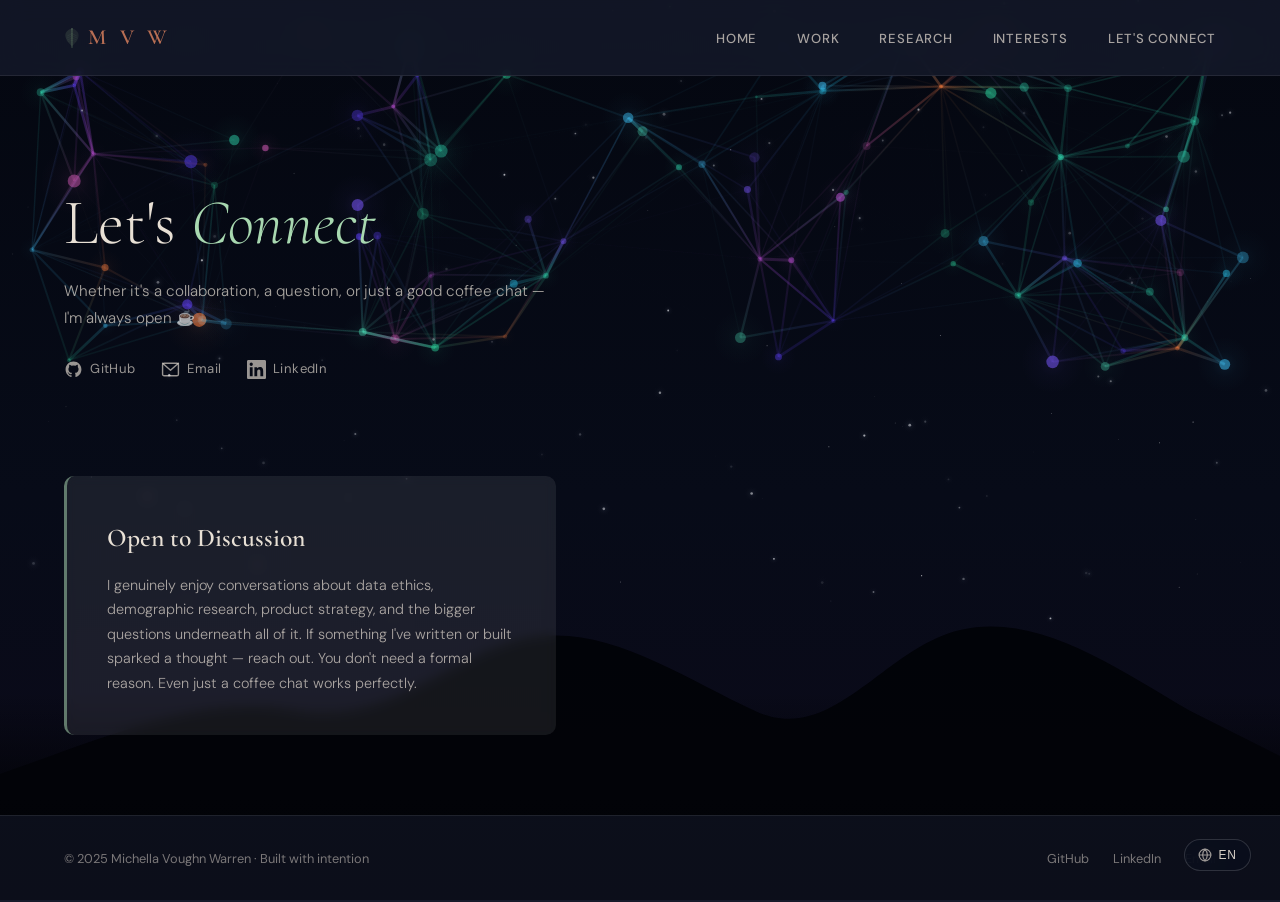
==== contact.html @ b6146370 "Add files via upload" ====
<!DOCTYPE html>
<html lang="en">
<head>
  <meta charset="UTF-8"/>
  <meta name="viewport" content="width=device-width, initial-scale=1.0"/>
  <title>Let's Connect — Michella Voughn Warren</title>
  <link href="https://fonts.googleapis.com/css2?family=Cormorant+Garamond:ital,wght@0,300;0,400;0,600;1,300;1,400&family=DM+Sans:wght@300;400;500&display=swap" rel="stylesheet"/>
  <link rel="stylesheet" href="style.css"/>
  <style>
    .contact-icon-links {
      display: flex; gap: 1.6rem; align-items: center;
      margin-top: 1.6rem; margin-bottom: 0;
    }
    .contact-icon-links a {
      display: flex; align-items: center; gap: 0.45rem;
      color: var(--ink-soft); font-size: 0.82rem; font-weight: 400;
      letter-spacing: 0.03em; text-decoration: none; transition: color 0.2s;
    }
    .contact-icon-links a:hover { color: var(--terracotta); }
    .contact-icon-links svg { width: 19px; height: 19px; flex-shrink: 0; }

    /* Full-page layout — content centred in left 60% of screen */
    body.page-connect {
      position: relative;
      overflow-x: hidden;
    }
    body.page-connect nav {
      position: relative; z-index: 10;
    }
    /* Override page-hero — fully transparent, no box */
    body.page-connect .page-hero {
      padding: 7rem 4rem 2rem !important;
      border-bottom: none !important;
      border-radius: 0 !important;
      background: transparent !important;
      box-shadow: none !important;
      max-width: 620px;
      margin: 0 !important;
      position: relative; z-index: 2;
    }
    body.page-connect .section-content {
      padding: 2rem 4rem 5rem !important;
      max-width: 620px !important;
      margin: 0 !important;
      position: relative; z-index: 2;
      background: transparent !important;
    }
    body.page-connect .contact-wrap {
      width: 100%;
      margin: 0;
      background: transparent !important;
    }
    body.page-connect footer {
      position: relative; z-index: 2;
    }

    /* Aurora canvas — full background */
    #aurora-canvas {
      position: fixed;
      left: 0; top: 0;
      width: 100%; height: 100%;
      pointer-events: none;
      z-index: 0;
    }
    /* Dark evening sky background for connect page */
    body.page-connect {
      background: #1A1E2E !important;
      color: #E8E0D5 !important;
    }
    body.page-connect nav {
      background: rgba(20,24,40,0.88) !important;
      border-bottom-color: rgba(255,255,255,0.08) !important;
    }
    body.page-connect nav ul li a { color: rgba(232,224,213,0.7); }
    body.page-connect nav ul li a:hover { color: #A8D8B0; }
    body.page-connect .nav-initials { color: rgba(232,224,213,0.9); }
    body.page-connect .page-hero h1 { color: #E8E0D5; }
    body.page-connect .page-hero h1 em { color: #A8D8B0 !important; }
    body.page-connect .page-hero p { color: rgba(232,224,213,0.72); }
    body.page-connect .contact-icon-links a { color: rgba(232,224,213,0.65); }
    body.page-connect .contact-icon-links a:hover { color: #A8D8B0; }
    body.page-connect .open-invite {
      background: rgba(255,255,255,0.08) !important;
      border-left: 3px solid rgba(168,216,176,0.50) !important;
      backdrop-filter: blur(6px);
      width: 100%;
      box-sizing: border-box;
    }
    body.page-connect .open-invite h3 { color: #E8E0D5; }
    body.page-connect .open-invite p { color: rgba(232,224,213,0.70); }
    body.page-connect footer {
      background: rgba(20,24,40,0.6);
      border-top-color: rgba(255,255,255,0.08);
      color: rgba(232,224,213,0.5);
    }
    body.page-connect footer a:hover { color: #A8D8B0; }
  </style>
</head>
<body class="page-connect">

  <nav>
    <div class="nav-name">
      <svg class="nav-feather" viewBox="0 0 22 28" fill="none" xmlns="http://www.w3.org/2000/svg" aria-hidden="true">
        <!-- Quill feather — translucent, elegant -->
        <path d="M11 26 C8 22, 3 18, 2 12 C1 7, 5 2, 11 1" fill="rgba(143,175,138,0.18)" stroke="none"/>
        <path d="M11 26 C14 22, 19 18, 20 12 C21 7, 17 2, 11 1" fill="rgba(143,175,138,0.13)" stroke="none"/>
        <line x1="11" y1="8"  x2="5"  y2="11" stroke="rgba(122,158,118,0.28)" stroke-width="0.6" stroke-linecap="round"/>
        <line x1="11" y1="11" x2="4"  y2="14" stroke="rgba(122,158,118,0.24)" stroke-width="0.6" stroke-linecap="round"/>
        <line x1="11" y1="14" x2="4"  y2="17" stroke="rgba(122,158,118,0.20)" stroke-width="0.6" stroke-linecap="round"/>
        <line x1="11" y1="17" x2="5"  y2="19" stroke="rgba(122,158,118,0.16)" stroke-width="0.6" stroke-linecap="round"/>
        <line x1="11" y1="8"  x2="17" y2="11" stroke="rgba(122,158,118,0.28)" stroke-width="0.6" stroke-linecap="round"/>
        <line x1="11" y1="11" x2="18" y2="14" stroke="rgba(122,158,118,0.24)" stroke-width="0.6" stroke-linecap="round"/>
        <line x1="11" y1="14" x2="18" y2="17" stroke="rgba(122,158,118,0.20)" stroke-width="0.6" stroke-linecap="round"/>
        <line x1="11" y1="17" x2="17" y2="19" stroke="rgba(122,158,118,0.16)" stroke-width="0.6" stroke-linecap="round"/>
        <path d="M11 27 C11 24, 11 18, 11 1" stroke="rgba(122,158,118,0.72)" stroke-width="1.1" stroke-linecap="round"/>
        <circle cx="11" cy="1.5" r="0.8" fill="rgba(143,175,138,0.55)"/>
      </svg>
      <span class="nav-initials">
        <span class="nav-m">M</span> <span class="nav-v">V</span> <span class="nav-w">W</span>
      </span>
    </div>
    <ul>
      <li><a href="index.html" data-i18n="nav_home">Home</a></li>
      <li><a href="work.html" data-i18n="nav_work">Work</a></li>
      <li><a href="research.html" data-i18n="nav_research">Research</a></li>
      <li><a href="interests.html" data-i18n="nav_interests">Interests</a></li>
      <li><a href="contact.html" data-i18n="nav_connect">Let's Connect</a></li>
    </ul>
  </nav>

  <div class="page-hero">
    <h1><span data-i18n="connect_h1a">Let's </span><em data-i18n="connect_h1b">Connect</em></h1>
    <p data-i18n="connect_p1">
      Whether it's a collaboration, a question, or just a good coffee chat — I'm always open ☕<br/><br/>
      <span data-i18n="connect_p2">I'm currently in between Amsterdam &amp; Barcelona, open to conversations about product roles, research collaborations, data projects, and anything at the crossover of tech and social science. Find me here.</span>, open to conversations about product roles, research collaborations, data projects, and anything at the crossover of tech and social science. Find me here.
    </p>
    <div class="contact-icon-links">
      <a href="https://github.com/Michella-stack" target="_blank">
        <svg viewBox="0 0 24 24" fill="currentColor"><path d="M12 2C6.477 2 2 6.477 2 12c0 4.418 2.865 8.166 6.839 9.489.5.092.682-.217.682-.482 0-.237-.009-.868-.013-1.703-2.782.604-3.369-1.34-3.369-1.34-.454-1.154-1.11-1.462-1.11-1.462-.908-.62.069-.608.069-.608 1.003.07 1.531 1.03 1.531 1.03.892 1.529 2.341 1.087 2.91.832.092-.647.35-1.088.636-1.338-2.22-.253-4.555-1.11-4.555-4.943 0-1.091.39-1.984 1.029-2.683-.103-.253-.446-1.27.098-2.647 0 0 .84-.269 2.75 1.025A9.578 9.578 0 0 1 12 6.836a9.59 9.59 0 0 1 2.504.337c1.909-1.294 2.747-1.025 2.747-1.025.546 1.377.203 2.394.1 2.647.64.699 1.028 1.592 1.028 2.683 0 3.842-2.339 4.687-4.566 4.935.359.309.678.919.678 1.852 0 1.336-.012 2.415-.012 2.743 0 .267.18.578.688.48C19.138 20.163 22 16.418 22 12c0-5.523-4.477-10-10-10z"/></svg>
        GitHub
      </a>
      <a href="mailto:warrenmichella@gmail.com">
        <svg viewBox="0 0 24 24" fill="none" stroke="currentColor" stroke-width="1.8" stroke-linecap="round" stroke-linejoin="round"><rect x="2" y="4" width="20" height="16" rx="2"/><polyline points="2,4 12,13 22,4"/></svg>
        Email
      </a>
      <a href="https://www.linkedin.com/in/michellavwarren/" target="_blank">
        <svg viewBox="0 0 24 24" fill="currentColor"><path d="M20.447 20.452h-3.554v-5.569c0-1.328-.027-3.037-1.852-3.037-1.853 0-2.136 1.445-2.136 2.939v5.667H9.351V9h3.414v1.561h.046c.477-.9 1.637-1.85 3.37-1.85 3.601 0 4.267 2.37 4.267 5.455v6.286zM5.337 7.433a2.062 2.062 0 0 1-2.063-2.065 2.064 2.064 0 1 1 2.063 2.065zm1.782 13.019H3.555V9h3.564v11.452zM22.225 0H1.771C.792 0 0 .774 0 1.729v20.542C0 23.227.792 24 1.771 24h20.451C23.2 24 24 23.227 24 22.271V1.729C24 .774 23.2 0 22.222 0h.003z"/></svg>
        LinkedIn
      </a>
    </div>
  </div>

  <div class="section-content">
    <div class="contact-wrap">
      <div class="open-invite">
        <h3 data-i18n="open_title">Open to Discussion</h3>
        <p data-i18n="open_text">I genuinely enjoy conversations about data ethics, demographic research, product strategy, and the bigger questions underneath all of it. If something I've written or built sparked a thought — reach out. You don't need a formal reason. Even just a coffee chat works perfectly.</p>
      </div>
    </div>
  </div>

  <footer>
    <p>© 2025 Michella Voughn Warren · Built with intention</p>
    <div class="footer-links">
      <a href="https://github.com/Michella-stack" target="_blank">GitHub</a>
      <a href="https://www.linkedin.com/in/michellavwarren/" target="_blank">LinkedIn</a>
      <a href="mailto:warrenmichella@gmail.com">Email</a>
    </div>
  </footer>

  <canvas id="aurora-canvas"></canvas>

  <script>
  (function() {
    const canvas = document.getElementById('aurora-canvas');
    const ctx = canvas.getContext('2d');
    let W, H;
    let mouse = { x: -1, y: -1 }, mouseGlow = 0;
    let lastMX = -1, lastMY = -1, mvx = 0, mvy = 0;

    function hexToRgb(h) {
      return [parseInt(h.slice(1,3),16), parseInt(h.slice(3,5),16), parseInt(h.slice(5,7),16)];
    }

    // Colour palette — aurora hues
    const COLS = ['#2ED8A0','#7050E8','#28C0E8','#C050D8','#50E8C0','#FF8040','#6040FF','#30D8B0','#E060C0','#40C8FF'];

    // Stars
    let stars = [];
    function initStars() {
      stars = [];
      for (let i = 0; i < 240; i++) {
        stars.push({
          x: Math.random()*W, y: Math.random()*H*0.70,
          r: 0.25 + Math.random()*1.2,
          a: 0.12 + Math.random()*0.60,
          ph: Math.random()*Math.PI*2,
          sp: 0.0015 + Math.random()*0.005,
        });
      }
    }

    // Aurora particles — spread across full width, upper sky only
    let dots = [];
    function makeDot() {
      const col = COLS[Math.floor(Math.random()*COLS.length)];
      const ox = W * (0.02 + Math.random()*0.96);
      const oy = H * (0.03 + Math.random()*0.38);
      return {
        x:ox, y:oy, ox, oy,
        vx:(Math.random()-0.5)*0.18,
        vy:(Math.random()-0.5)*0.06,
        r: 2.5 + Math.random()*4.5,
        col, rgb: hexToRgb(col),
        a: 0.20 + Math.random()*0.40,
        ph: Math.random()*Math.PI*2,
        mass: 0.5 + Math.random()*2.0,
        links:[],
      };
    }

    function resize() {
      W = canvas.width = window.innerWidth;
      H = canvas.height = window.innerHeight;
      initStars();
      dots = [];
      for (let i=0;i<90;i++) dots.push(makeDot());
      // Build links — connect nearby dots into swirling network
      const linkDist = W * 0.16;
      dots.forEach((d,i) => {
        d.links = [];
        dots.forEach((d2,j) => {
          if (i===j) return;
          if (Math.hypot(d.ox-d2.ox,d.oy-d2.oy) < linkDist && d.links.length < 5) d.links.push(j);
        });
      });
    }

    function drawSky() {
      const g = ctx.createLinearGradient(0,0,0,H);
      g.addColorStop(0,'#040710'); g.addColorStop(0.55,'#070B18'); g.addColorStop(1,'#0C0A1A');
      ctx.fillStyle=g; ctx.fillRect(0,0,W,H);
    }

    function drawStars() {
      stars.forEach(s => {
        s.ph += s.sp;
        const twk = 0.35 + Math.sin(s.ph)*0.65;
        const md = mouse.x>0 ? Math.hypot(s.x-mouse.x,s.y-mouse.y) : 9999;
        const mb = md<200 ? (1-md/200)*0.30*mouseGlow : 0;
        ctx.beginPath(); ctx.arc(s.x,s.y,s.r,0,Math.PI*2);
        ctx.fillStyle=`rgba(255,255,255,${Math.min(1,s.a*twk+mb)})`; ctx.fill();
        if (s.r>0.8) {
          const hg = ctx.createRadialGradient(s.x,s.y,0,s.x,s.y,s.r*6);
          hg.addColorStop(0,`rgba(200,220,255,${0.07*twk+mb*0.25})`); hg.addColorStop(1,'rgba(0,0,0,0)');
          ctx.fillStyle=hg; ctx.beginPath(); ctx.arc(s.x,s.y,s.r*6,0,Math.PI*2); ctx.fill();
        }
      });
    }

    function drawAurora() {
      // Mouse velocity
      if (mouse.x>0) {
        mvx = (mouse.x-lastMX)*0.22; mvy = (mouse.y-lastMY)*0.18;
        lastMX=mouse.x; lastMY=mouse.y;
      }
      const spd = Math.min(Math.hypot(mvx,mvy), 4);

      dots.forEach((d,i) => {
        d.ph += 0.0025;
        // Slow sinusoidal drift — aurora shimmer
        const drift = Math.sin(d.ph + i*0.38) * 0.10;

        // Soft gravity home
        d.vx += (d.ox-d.x)*0.00010/d.mass;
        d.vy += (d.oy-d.y)*0.00018/d.mass;

        // Mouse — gentle push + momentum
        if (mouse.x>0) {
          const mdx=d.x-mouse.x, mdy=d.y-mouse.y;
          const md=Math.hypot(mdx,mdy);
          if (md<180 && md>0) {
            const f=(180-md)/180;
            d.vx += (mdx/md)*f*0.30;
            d.vy += (mdy/md)*f*0.18;
            if (spd>1.2) { d.vx+=mvx*f*0.06; d.vy+=mvy*f*0.04; }
          }
        }

        d.vx*=0.974; d.vy*=0.974;
        d.x += d.vx + drift;
        d.y += d.vy;

        // Draw links — aurora streamers between connected dots
        d.links.forEach(j => {
          const d2=dots[j];
          const ld=Math.hypot(d.x-d2.x,d.y-d2.y);
          const maxD=W*0.16;
          if (ld>maxD) return;
          const t=1-ld/maxD;
          const la=t*0.22;
          const lw=0.8+t*2.5;
          const grad=ctx.createLinearGradient(d.x,d.y,d2.x,d2.y);
          grad.addColorStop(0,`rgba(${d.rgb[0]},${d.rgb[1]},${d.rgb[2]},${la})`);
          grad.addColorStop(1,`rgba(${d2.rgb[0]},${d2.rgb[1]},${d2.rgb[2]},${la})`);
          ctx.beginPath(); ctx.moveTo(d.x,d.y); ctx.lineTo(d2.x,d2.y);
          ctx.strokeStyle=grad; ctx.lineWidth=lw; ctx.stroke();
        });

        // Particle core
        const vel=Math.hypot(d.vx,d.vy);
        const exc=Math.min(1,vel/1.2);
        const twk=0.75+Math.sin(d.ph*1.6)*0.25+exc*0.35;
        const drawR=d.r*twk;

        ctx.beginPath(); ctx.arc(d.x,d.y,drawR,0,Math.PI*2);
        ctx.fillStyle=`rgba(${d.rgb[0]},${d.rgb[1]},${d.rgb[2]},${Math.min(0.88,d.a*twk)})`; ctx.fill();

        // Glow halo — aurora softness
        const hr=drawR*(5+exc*4+mouseGlow*3);
        const ha=(d.a*0.15+exc*0.10+mouseGlow*0.06)*twk;
        const hg=ctx.createRadialGradient(d.x,d.y,0,d.x,d.y,hr);
        hg.addColorStop(0,`rgba(${d.rgb[0]},${d.rgb[1]},${d.rgb[2]},${ha})`);
        hg.addColorStop(0.45,`rgba(${d.rgb[0]},${d.rgb[1]},${d.rgb[2]},${ha*0.3})`);
        hg.addColorStop(1,`rgba(${d.rgb[0]},${d.rgb[1]},${d.rgb[2]},0)`);
        ctx.fillStyle=hg; ctx.beginPath(); ctx.arc(d.x,d.y,hr,0,Math.PI*2); ctx.fill();
      });
    }

    function drawMountains() {
      ctx.save();
      ctx.fillStyle='rgba(2,3,8,0.95)';
      ctx.beginPath(); ctx.moveTo(0,H); ctx.lineTo(0,H*0.86);
      ctx.bezierCurveTo(W*0.08,H*0.82,W*0.16,H*0.77,W*0.23,H*0.79);
      ctx.bezierCurveTo(W*0.30,H*0.81,W*0.35,H*0.73,W*0.41,H*0.71);
      ctx.bezierCurveTo(W*0.47,H*0.69,W*0.53,H*0.75,W*0.59,H*0.79);
      ctx.bezierCurveTo(W*0.65,H*0.83,W*0.69,H*0.72,W*0.75,H*0.70);
      ctx.bezierCurveTo(W*0.81,H*0.68,W*0.87,H*0.74,W*0.93,H*0.79);
      ctx.lineTo(W,H*0.84); ctx.lineTo(W,H); ctx.closePath(); ctx.fill();
      const gf=ctx.createLinearGradient(0,H*0.77,0,H);
      gf.addColorStop(0,'rgba(2,3,8,0)'); gf.addColorStop(0.5,'rgba(2,3,8,0.90)'); gf.addColorStop(1,'rgba(1,2,6,0.98)');
      ctx.fillStyle=gf; ctx.fillRect(0,H*0.77,W,H*0.23); ctx.restore();
    }

    function animate() {
      mouseGlow*=0.992;
      ctx.clearRect(0,0,W,H);
      drawSky(); drawAurora(); drawStars(); drawMountains();
      requestAnimationFrame(animate);
    }

    window.addEventListener('resize', resize);
    window.addEventListener('mousemove', e => {
      mouse.x=e.clientX; mouse.y=e.clientY;
      mouseGlow=Math.min(1,mouseGlow+0.05);
    });
    window.addEventListener('mouseleave', ()=>{ mouse.x=-1; mouse.y=-1; });
    resize();
    requestAnimationFrame(animate);
  })();
  </script>

<script src="translations.js"></script>
</body>
</html>
---- style.css ----
/* ─── Variables — Pantone Mix: Floral Pathways base + Light & Shadow accents ── */
:root {
  /* Warm base from Floral Pathways */
  --cream:       #EDE8E0;   /* darker than before — Gardenia/Cloud Dancer warmed */
  --cream-lt:    #F5F1EB;
  --ink:         #2A2320;
  --ink-soft:    #5C524E;
  --border:      rgba(42,35,32,0.11);

  /* Mocha Mousse family */
  --mocha:       #9E7B5E;
  --mocha-lt:    #E8DDD4;
  --rose-tan:    #C4887A;   /* Rose Tan 16-1511 */
  --cobble:      #8E8882;   /* Cobblestone 16-1407 */

  /* Cool accents from Light & Shadow */
  --lavender:    #B8A8CC;   /* Quiet Violet 16-3610 */
  --lavender-lt: #EAE3F0;
  --sage:        #7A9E76;   /* Willow 16-0632 shifted */
  --sage-lt:     #D0E2CE;
  --terracotta:  #B86E54;   /* warmed terracotta */
  --terra-lt:    #EDD8CE;

  --font-display: 'Cormorant Garamond', serif;
  --font-body:    'DM Sans', sans-serif;
}

/* ─── Reset ──────────────────────────────────────────── */
*, *::before, *::after { box-sizing: border-box; margin: 0; padding: 0; }
html { scroll-behavior: smooth; }
body {
  font-family: var(--font-body);
  background: var(--cream);
  color: var(--ink);
  font-size: 16px;
  line-height: 1.7;
}
a { color: inherit; text-decoration: none; }

/* ─── Nav ────────────────────────────────────────────── */
nav {
  position: fixed; top: 0; left: 0; right: 0; z-index: 100;
  display: flex; justify-content: space-between; align-items: center;
  padding: 1.2rem 4rem;
  background: rgba(237,232,224,0.90);
  backdrop-filter: blur(12px);
  border-bottom: 1px solid var(--border);
}
.nav-name { display: flex; align-items: center; gap: 0.5rem; }
.nav-feather { width: 16px; height: 22px; flex-shrink: 0; opacity: 0.85; }
.nav-initials {
  font-family: var(--font-display);
  font-size: 1.35rem; font-weight: 600; letter-spacing: 0.2em;
}
.nav-m, .nav-v, .nav-w { color: var(--terracotta); }
nav ul { list-style: none; display: flex; gap: 2.5rem; }
nav ul li a {
  font-size: 0.82rem; font-weight: 500;
  letter-spacing: 0.06em; text-transform: uppercase;
  color: var(--ink-soft); transition: color 0.2s;
}
nav ul li a:hover { color: var(--lavender); }

/* ─── Hero ───────────────────────────────────────────── */
.hero {
  min-height: 100vh;
  display: flex;
  align-items: center;
  justify-content: space-between;
  padding: 7rem 5rem 4rem 4rem;
  position: relative;
  overflow: hidden;
  gap: 2rem;
}
.hero::before {
  content: '';
  position: absolute; top: -80px; right: 160px;
  width: 480px; height: 480px;
  background: radial-gradient(circle, rgba(184,168,204,0.22) 0%, transparent 70%);
  border-radius: 50%; z-index: 0;
}
.hero::after {
  content: '';
  position: absolute; bottom: 0; left: -60px;
  width: 360px; height: 360px;
  background: radial-gradient(circle, rgba(122,158,118,0.15) 0%, transparent 70%);
  border-radius: 50%; z-index: 0;
}
.hero-left {
  position: relative; z-index: 1;
  max-width: 560px;
  display: flex; flex-direction: column;
}
.hero-right {
  position: relative;
  align-self: flex-start;
  flex-shrink: 0;
  z-index: 1;
  margin-top: 5.5rem; /* aligns photo near "Research" tag level */
}

/* ─── Profile photo ──────────────────────────────────── */
.profile-frame {
  width: 240px; height: 240px;
  border-radius: 50%;
  padding: 3px;
  background: linear-gradient(135deg, var(--lavender) 0%, var(--sage) 100%);
  box-shadow: 0 6px 32px rgba(158,123,94,0.22), 0 2px 10px rgba(0,0,0,0.07);
  animation: fadeUp 0.9s 0.3s both;
}
.profile-photo {
  width: 100%; height: 100%;
  border-radius: 50%; object-fit: cover;
  border: 3px solid var(--cream); display: block;
}

/* ─── Hero text ──────────────────────────────────────── */
.hero-tag {
  font-size: 0.78rem; font-weight: 500;
  letter-spacing: 0.14em; text-transform: uppercase;
  color: var(--terracotta); margin-bottom: 0.6rem;
  opacity: 0; animation: fadeUp 0.7s 0.1s forwards;
}

/* ─── Name Block — heavy overlap ────────────────────── */
.hero-name-block {
  position: relative;
  margin-bottom: 1.6rem;
  opacity: 0; animation: fadeUp 0.8s 0.25s forwards;
  display: flex;
  flex-direction: column;
  align-items: flex-start;
  /* tight block — no gaps */
  line-height: 1;
}
.name-michella {
  font-family: var(--font-display);
  font-size: clamp(3.8rem, 7.5vw, 8rem);
  font-weight: 300;
  color: var(--ink);
  display: block;
  line-height: 0.88;
  letter-spacing: -0.02em;
  position: relative; z-index: 3;
}
/* Voughn — heavily overlapping, deep ghost */
.name-voughn {
  font-family: var(--font-display);
  font-size: clamp(3.8rem, 7.5vw, 8rem);
  font-weight: 300;
  font-style: italic;
  color: rgba(90, 80, 74, 0.10);
  display: block;
  line-height: 0.88;
  letter-spacing: -0.02em;
  margin-top: -0.38em;  /* heavy overlap up into Michella */
  margin-bottom: -0.38em; /* heavy overlap down into Warren */
  position: relative; z-index: 2;
  user-select: none; pointer-events: none;
}
.name-warren {
  font-family: var(--font-display);
  font-size: clamp(3.8rem, 7.5vw, 8rem);
  font-weight: 300;
  font-style: italic;
  color: var(--sage);
  display: block;
  line-height: 0.88;
  letter-spacing: -0.02em;
  position: relative; z-index: 3;
}

.hero-subtitle {
  max-width: 480px; font-size: 0.95rem;
  color: var(--ink-soft); font-weight: 300; line-height: 1.75;
  margin-bottom: 1.8rem;
  opacity: 0; animation: fadeUp 0.8s 0.4s forwards;
}

/* ─── Pills ──────────────────────────────────────────── */
.hero-pills {
  display: flex; flex-wrap: nowrap; gap: 0.5rem;
  margin-bottom: 2rem;
  opacity: 0; animation: fadeUp 0.8s 0.55s forwards;
  overflow: hidden;
}
.hero-pills span {
  padding: 0.3rem 0.8rem; border-radius: 999px;
  font-size: 0.72rem; font-weight: 400; letter-spacing: 0.02em;
  white-space: nowrap; border: 1px solid var(--border);
  background: rgba(255,255,255,0.5); color: var(--ink-soft); flex-shrink: 0;
}
.hero-pills span:nth-child(1) { border-color: var(--lavender); background: var(--lavender-lt); }
.hero-pills span:nth-child(2) { border-color: var(--sage);     background: var(--sage-lt); }
.hero-pills span:nth-child(3) { border-color: var(--terracotta); background: var(--terra-lt); }

.btn {
  display: inline-block; padding: 0.85rem 2rem;
  background: var(--ink); color: var(--cream);
  font-size: 0.85rem; font-weight: 500; letter-spacing: 0.05em;
  border-radius: 4px; transition: background 0.25s, transform 0.2s;
  opacity: 0; animation: fadeUp 0.8s 0.7s forwards;
}
.btn:hover { background: var(--mocha); color: var(--cream); transform: translateY(-2px); }

.scroll-hint {
  position: absolute; bottom: 2rem; left: 5rem;
  font-size: 0.72rem; letter-spacing: 0.15em; text-transform: uppercase;
  color: var(--ink-soft); opacity: 0.5; writing-mode: vertical-rl;
}
.scroll-hint::before {
  content: ''; display: block; width: 1px; height: 50px;
  background: var(--ink-soft); margin: 0 auto 8px;
  animation: scrollLine 2s infinite;
}

/* ─── Vine ───────────────────────────────────────────── */
.vine-container {
  position: fixed; right: 0; top: 0;
  width: 180px; height: 100vh;
  pointer-events: none; z-index: 0;
}
.vine-svg { width: 100%; height: 100%; animation: vinePulse 6s ease-in-out infinite; }
.vine-stem-1 { stroke-dasharray:1800; stroke-dashoffset:1800; animation:drawVine 4s ease-out 0.3s forwards; }
.vine-stem-2 { stroke-dasharray:1600; stroke-dashoffset:1600; animation:drawVine 4s ease-out 0.6s forwards; }
.vine-stem-3 { stroke-dasharray:1400; stroke-dashoffset:1400; animation:drawVine 4s ease-out 0.9s forwards; }
.vine-stem-4 { stroke-dasharray:1200; stroke-dashoffset:1200; animation:drawVine 3.5s ease-out 1.1s forwards; }
.vl1,.vl2,.vl3,.vl4,.vl5,.vl6 { opacity:0; transform:scale(0); transform-origin:center; }
.vl1 { animation:leafUnfurl 0.8s ease-out 2.5s forwards; }
.vl2 { animation:leafUnfurl 0.8s ease-out 3.0s forwards; }
.vl3 { animation:leafUnfurl 0.8s ease-out 3.5s forwards; }
.vl4 { animation:leafUnfurl 0.8s ease-out 4.0s forwards; }
.vl5 { animation:leafUnfurl 0.8s ease-out 4.5s forwards; }
.vl6 { animation:leafUnfurl 0.8s ease-out 5.0s forwards; }
.jasmine-bloom { opacity:0; transform-origin:center; transform:scale(0); }
body.page-connect .jasmine-bloom { animation:jasmineOpen 1.2s ease-out 1.5s forwards; }

@keyframes drawVine { to { stroke-dashoffset: 0; } }
@keyframes vinePulse { 0%,100%{transform:scaleX(1) scaleY(1);} 50%{transform:scaleX(1.015) scaleY(1.008);} }
@keyframes leafUnfurl { 0%{opacity:0;transform:scale(0.2) rotate(-20deg);} 60%{opacity:0.7;transform:scale(1.1) rotate(3deg);} 100%{opacity:0.55;transform:scale(1) rotate(0deg);} }
@keyframes jasmineOpen { 0%{opacity:0;transform:scale(0);} 50%{opacity:1;transform:scale(1.15);} 100%{opacity:1;transform:scale(1);} }

/* ─── About Strip ────────────────────────────────────── */
.about-strip {
  background: rgba(255,255,255,0.45);
  border-top: 1px solid var(--border);
  border-bottom: 1px solid var(--border);
  padding: 5rem 4rem;
}
.about-grid { display:grid; grid-template-columns:repeat(3,1fr); gap:3rem; max-width:1100px; margin:0 auto; }
.about-block { padding: 1.5rem 0; }
.about-num { font-family:var(--font-display); font-size:3rem; font-weight:300; color:var(--lavender); display:block; margin-bottom:0.8rem; line-height:1; }
.about-block h3 { font-family:var(--font-display); font-size:1.4rem; font-weight:600; margin-bottom:0.6rem; }
.about-block p { font-size:0.9rem; color:var(--ink-soft); font-weight:300; }

/* ─── Page Hero ──────────────────────────────────────── */
.page-hero { padding:9rem 4rem 4rem; border-bottom:1px solid var(--border); }
.page-hero .tag { font-size:0.75rem; font-weight:500; letter-spacing:0.14em; text-transform:uppercase; color:var(--terracotta); margin-bottom:1rem; display:block; }
.page-hero h1 { font-family:var(--font-display); font-size:clamp(2.5rem,5vw,5rem); font-weight:300; line-height:1.1; }
.page-hero h1 em { font-style:italic; color:var(--lavender); }
.page-hero p { max-width:560px; color:var(--ink-soft); margin-top:1.2rem; font-size:0.95rem; font-weight:300; line-height:1.8; }

/* ─── Section Content ────────────────────────────────── */
.section-content { padding:4rem 4rem 6rem; max-width:1100px; margin:0 auto; }

/* ─── Cards ──────────────────────────────────────────── */
.card-grid { display:grid; grid-template-columns:repeat(auto-fill,minmax(300px,1fr)); gap:1.5rem; margin-top:2.5rem; }
.card {
  background: rgba(255,255,255,0.55);
  border: 1px solid var(--border);
  border-radius: 10px; padding: 2rem;
  transition: transform 0.2s, box-shadow 0.2s;
  backdrop-filter: blur(4px);
}
.card:hover { transform:translateY(-4px); box-shadow:0 12px 32px rgba(158,123,94,0.12); }
.card-label { font-size:0.72rem; font-weight:500; letter-spacing:0.12em; text-transform:uppercase; color:var(--sage); margin-bottom:0.7rem; display:block; }
.card h3 { font-family:var(--font-display); font-size:1.3rem; font-weight:600; margin-bottom:0.6rem; }
.card p { font-size:0.88rem; color:var(--ink-soft); font-weight:300; line-height:1.7; }
.card-footer { margin-top:1.2rem; padding-top:1rem; border-top:1px solid var(--border); display:flex; gap:0.5rem; flex-wrap:wrap; align-items:center; }
.tag-chip { font-size:0.72rem; padding:0.25rem 0.7rem; border-radius:999px; background:var(--lavender-lt); color:var(--ink-soft); }
.tag-link { background:var(--terra-lt); color:var(--terracotta); border:1px solid var(--terracotta); transition:background 0.2s,color 0.2s; }
.tag-link:hover { background:var(--terracotta); color:white; }

/* ─── Skills ─────────────────────────────────────────── */
.skills-section { margin-top:3.5rem; }
.skills-section h2 { font-family:var(--font-display); font-size:2rem; font-weight:400; margin-bottom:1.5rem; }
.skill-category { margin-bottom:2.5rem; }
.skill-category h4 { font-size:0.78rem; font-weight:500; letter-spacing:0.1em; text-transform:uppercase; color:var(--terracotta); margin-bottom:0.8rem; }
.skill-pills-icons { display:flex; flex-wrap:wrap; gap:1.2rem; margin-bottom:0.8rem; }
.skill-icon-item { display:flex; flex-direction:column; align-items:center; gap:0.35rem; font-size:0.7rem; color:var(--ink-soft); }
.skill-icon-item img { width:36px; height:36px; filter:grayscale(0.15) opacity(0.88); transition:filter 0.2s,transform 0.2s; }
.skill-icon-item:hover img { filter:grayscale(0) opacity(1); transform:scale(1.1); }
.skill-icon-item svg { transition: transform 0.2s, opacity 0.2s; opacity: 0.88; }
.skill-icon-item:hover svg { transform:scale(1.1); opacity:1; }

/* ─── Skill tags — outline style, NOT button-like ───── */
.skill-pills { display:flex; flex-wrap:wrap; gap:0.5rem; }
.skill-pills span {
  padding: 0.3rem 0.85rem;
  font-size: 0.80rem;
  border-radius: 999px;
  border: 1px solid rgba(158,123,94,0.35);
  background: rgba(232,221,212,0.30);
  color: var(--ink-soft);
  font-weight: 300;
  letter-spacing: 0.01em;
  cursor: default;
  user-select: none;
}

/* ─── Interest list ──────────────────────────────────── */
.interest-list { margin-top:2rem; }
.interest-item { display:grid; grid-template-columns:60px 1fr; gap:1.5rem; align-items:start; padding:2rem 0; border-bottom:1px solid var(--border); }
.interest-num { font-family:var(--font-display); font-size:2.5rem; font-weight:300; color:var(--sage-lt); line-height:1; }
.interest-item h3 { font-family:var(--font-display); font-size:1.4rem; font-weight:600; margin-bottom:0.4rem; }
.interest-item p { font-size:0.9rem; color:var(--ink-soft); font-weight:300; }

/* ─── Contact ────────────────────────────────────────── */
.sage-em { color: var(--sage) !important; }
.contact-icon-links { display:flex; gap:1.6rem; align-items:center; margin-top:1.6rem; }
.contact-icon-links a { display:flex; align-items:center; gap:0.45rem; color:var(--ink-soft); font-size:0.82rem; font-weight:400; letter-spacing:0.03em; text-decoration:none; transition:color 0.2s; }
.contact-icon-links a:hover { color:var(--terracotta); }
.contact-icon-links svg { width:19px; height:19px; flex-shrink:0; }
.open-invite { margin-top:2rem; padding:2.5rem; background:rgba(208,226,206,0.45); border-radius:10px; border-left:3px solid var(--sage); backdrop-filter:blur(4px); }
.open-invite h3 { font-family:var(--font-display); font-size:1.6rem; font-weight:600; margin-bottom:0.8rem; }
.open-invite p { font-size:0.9rem; color:var(--ink-soft); font-weight:300; }

/* ─── Footer ─────────────────────────────────────────── */
footer { padding:2rem 4rem; border-top:1px solid var(--border); display:flex; justify-content:space-between; align-items:center; font-size:0.8rem; color:var(--ink-soft); }
.footer-links { display:flex; gap:1.5rem; }
.footer-links a:hover { color:var(--lavender); }

/* ─── Animations ─────────────────────────────────────── */
@keyframes fadeUp { from{opacity:0;transform:translateY(20px);} to{opacity:1;transform:translateY(0);} }
@keyframes scrollLine { 0%{transform:scaleY(0);transform-origin:top;} 50%{transform:scaleY(1);transform-origin:top;} 51%{transform:scaleY(1);transform-origin:bottom;} 100%{transform:scaleY(0);transform-origin:bottom;} }

/* ─── Responsive ─────────────────────────────────────── */
@media (max-width:960px) {
  .hero { flex-direction:column-reverse; align-items:flex-start; padding-top:7rem; }
  .hero-right { align-self:center; margin-top:0; }
  .vine-container { width:100px; opacity:0.4; }
}
@media (max-width:768px) {
  nav { padding:1rem 1.5rem; }
  nav ul { gap:1rem; }
  nav ul li a { font-size:0.7rem; }
  .hero { padding:7rem 1.5rem 3rem; }
  .hero-pills { overflow-x:auto; padding-bottom:4px; }
  .about-strip { padding:3rem 1.5rem; }
  .about-grid { grid-template-columns:1fr; gap:1.5rem; }
  .page-hero { padding:8rem 1.5rem 3rem; }
  .section-content { padding:2.5rem 1.5rem 4rem; }
  footer { flex-direction:column; gap:1rem; padding:1.5rem; }
  .vine-container { display:none; }
}

/* ─── Page-specific em colours ───────────────────────── */
body.page-connect .page-hero h1 em { color: var(--sage); }
body.page-interests .page-hero h1 em { color: var(--terracotta); }

/* ─── Research page — horizontal scroll ──────────────── */
body.page-research .section-content { max-width:100%; padding-left:4rem; padding-right:0; }
body.page-research .card-grid { display:flex; flex-direction:row; flex-wrap:nowrap; gap:1.8rem; overflow-x:auto; scroll-snap-type:x mandatory; -webkit-overflow-scrolling:touch; padding-bottom:1.5rem; padding-right:4rem; cursor:grab; }
body.page-research .card-grid:active { cursor:grabbing; }
body.page-research .card-grid .card { flex:0 0 460px; min-width:460px; scroll-snap-align:start; align-self:flex-start; }
body.page-research .card-grid::-webkit-scrollbar { height:4px; }
body.page-research .card-grid::-webkit-scrollbar-track { background:transparent; }
body.page-research .card-grid::-webkit-scrollbar-thumb { background:var(--lavender); border-radius:999px; }
@media (max-width:768px) {
  body.page-research .section-content { padding-left:1.5rem; }
  body.page-research .card-grid .card { flex:0 0 85vw; min-width:85vw; }
}

/* ─── Work page — cards contrast on blue-fusion bg ──── */
body.page-work .card {
  background: rgba(255,255,255,0.72);
  border-color: rgba(80,100,160,0.18);
  box-shadow: 0 2px 16px rgba(60,80,140,0.08);
}
body.page-work .section-content {
  background: transparent;
}
body.page-work .page-hero {
  border-bottom-color: rgba(80,100,160,0.15);
}

/* ─── Research page — cards contrast on cream bg ─────── */
body.page-research .card {
  background: rgba(255,255,255,0.78);
  border-color: rgba(184,168,204,0.28);
  box-shadow: 0 2px 16px rgba(150,130,180,0.08);
}

/* ─── Interests page — items contrast on mocha bg ────── */
body.page-interests .interest-item {
  background: rgba(255,255,255,0.22);
  border-radius: 8px;
  padding: 1.6rem 2rem;
  border-bottom: none;
  margin-bottom: 0.8rem;
  width: 100%;
  max-width: 860px;
  box-sizing: border-box;
  margin-left: 0;
  margin-right: auto;
}
body.page-interests .section-content {
  padding-left: 4rem !important;
  padding-right: 4rem !important;
  max-width: 100% !important;
  margin-left: 0 !important;
  margin-right: 0 !important;
}
body.page-interests .interest-num {
  color: rgba(184,100,70,0.55) !important;
  font-size: 2rem;
}
body.page-interests .interest-item h3 {
  color: #2A1E18;
}
body.page-interests .interest-item p {
  color: rgba(42,30,24,0.72);
}

/* ─── Page hero box contrast — work, research, connect ── */
body.page-work .page-hero {
  background: rgba(255,255,255,0.45);
  border-radius: 0 0 12px 12px;
  border-bottom: none !important;
  margin-bottom: 1rem;
}
body.page-research .page-hero {
  background: rgba(255,255,255,0.50);
  border-radius: 0 0 12px 12px;
  border-bottom: none !important;
  margin-bottom: 1rem;
}
/* Connect page hero — transparent, handled inline */
body.page-connect .section-content {
  padding: 1.5rem 3rem 5rem !important;
  max-width: 700px !important;
  margin: 0 0 0 4rem !important;
}
body.page-connect .open-invite {
  background: rgba(255,255,255,0.10) !important;
  border-left: 3px solid rgba(168,216,176,0.45) !important;
  backdrop-filter: blur(8px);
  max-width: 580px;
}

/* ─── Language Switcher ──────────────────────────────── */
#lang-switcher {
  position: fixed;
  bottom: 1.8rem;
  right: 1.8rem;
  z-index: 9999;
  font-family: var(--font-body);
}
#lang-toggle {
  display: flex; align-items: center; gap: 0.4rem;
  padding: 0.5rem 0.85rem;
  background: rgba(42,35,32,0.88);
  color: rgba(250,248,244,0.92);
  border: 1px solid rgba(250,248,244,0.15);
  border-radius: 999px;
  font-size: 0.75rem; font-weight: 500; letter-spacing: 0.06em;
  cursor: pointer; backdrop-filter: blur(10px);
  transition: background 0.2s, transform 0.15s;
}
#lang-toggle:hover { background: rgba(42,35,32,1); transform: translateY(-1px); }
#lang-toggle svg { opacity: 0.7; }
body.page-connect #lang-toggle {
  background: rgba(10,14,28,0.88);
  border-color: rgba(255,255,255,0.15);
  color: rgba(232,224,213,0.92);
}
#lang-dropdown {
  display: none;
  position: absolute;
  bottom: calc(100% + 0.5rem);
  right: 0;
  background: rgba(42,35,32,0.96);
  border: 1px solid rgba(250,248,244,0.12);
  border-radius: 10px;
  overflow: hidden;
  backdrop-filter: blur(12px);
  min-width: 120px;
  box-shadow: 0 8px 24px rgba(0,0,0,0.25);
}
#lang-switcher.open #lang-dropdown { display: block; }
.lang-option {
  display: block; width: 100%;
  padding: 0.6rem 1rem;
  text-align: left;
  font-size: 0.82rem; font-weight: 400;
  color: rgba(250,248,244,0.75);
  background: transparent; border: none;
  cursor: pointer; transition: background 0.15s, color 0.15s;
}
.lang-option:hover { background: rgba(255,255,255,0.08); color: rgba(250,248,244,1); }
.lang-option.active { color: var(--sage); font-weight: 500; }
body.rtl .lang-option { text-align: right; }
/* RTL global adjustments */
body.rtl { font-family: 'Segoe UI', Tahoma, 'Arabic UI Text', var(--font-body); }
body.rtl .hero { flex-direction: row-reverse; }
body.rtl .nav-name { flex-direction: row-reverse; }
body.rtl .scroll-hint { left: auto; right: 5rem; }
body.rtl .page-hero, body.rtl .section-content { text-align: right; }
body.rtl #lang-dropdown { right: auto; left: 0; }
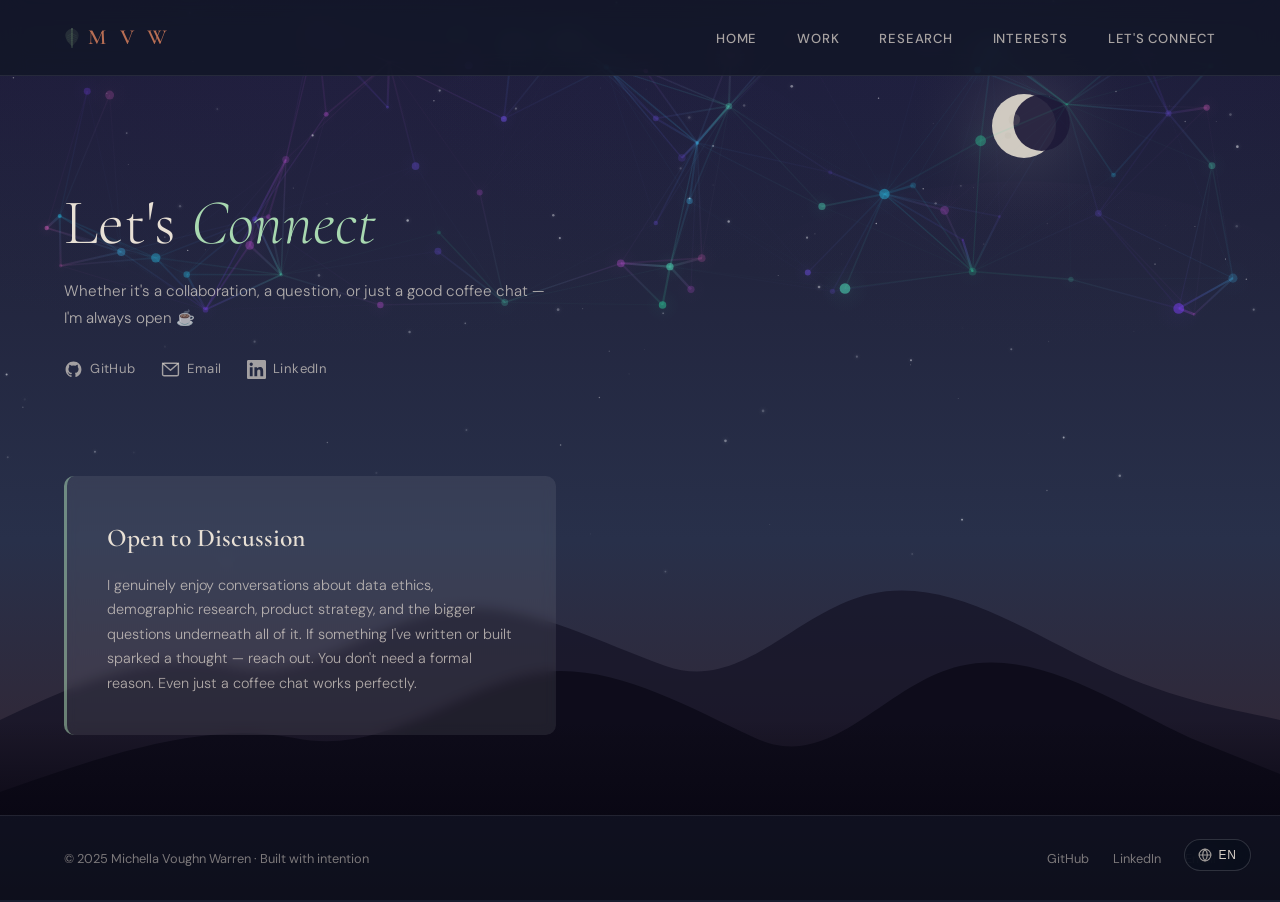
==== commit 06640023: "Add files via upload" ====
--- a/contact.html
+++ b/contact.html
@@ -64,11 +64,11 @@
     }
     /* Dark evening sky background for connect page */
     body.page-connect {
-      background: #1A1E2E !important;
+      background: #1E2438 !important;
       color: #E8E0D5 !important;
     }
     body.page-connect nav {
-      background: rgba(20,24,40,0.88) !important;
+      background: rgba(18,22,38,0.82) !important;
       border-bottom-color: rgba(255,255,255,0.08) !important;
     }
     body.page-connect nav ul li a { color: rgba(232,224,213,0.7); }
@@ -175,186 +175,219 @@
     const canvas = document.getElementById('aurora-canvas');
     const ctx = canvas.getContext('2d');
     let W, H;
-    let mouse = { x: -1, y: -1 }, mouseGlow = 0;
-    let lastMX = -1, lastMY = -1, mvx = 0, mvy = 0;
-
-    function hexToRgb(h) {
-      return [parseInt(h.slice(1,3),16), parseInt(h.slice(3,5),16), parseInt(h.slice(5,7),16)];
-    }
-
-    // Colour palette — aurora hues
-    const COLS = ['#2ED8A0','#7050E8','#28C0E8','#C050D8','#50E8C0','#FF8040','#6040FF','#30D8B0','#E060C0','#40C8FF'];
-
-    // Stars
-    let stars = [];
-    function initStars() {
-      stars = [];
-      for (let i = 0; i < 240; i++) {
+    let mouse = { x:-1, y:-1 }, mouseGlow = 0;
+    let lastMX=-1, lastMY=-1, mvx=0, mvy=0;
+
+    function hexToRgb(h){return[parseInt(h.slice(1,3),16),parseInt(h.slice(3,5),16),parseInt(h.slice(5,7),16)];}
+
+    const COLS=['#2ED8A0','#7050E8','#28C0E8','#C050D8','#50E8C0','#8040FF','#40C8FF','#E060C0'];
+
+    let stars=[], dots=[];
+
+    function initStars(){
+      stars=[];
+      for(let i=0;i<200;i++){
         stars.push({
-          x: Math.random()*W, y: Math.random()*H*0.70,
-          r: 0.25 + Math.random()*1.2,
-          a: 0.12 + Math.random()*0.60,
-          ph: Math.random()*Math.PI*2,
-          sp: 0.0015 + Math.random()*0.005,
+          x:Math.random()*W, y:Math.random()*H*0.65,
+          r:0.3+Math.random()*1.1,
+          a:0.15+Math.random()*0.55,
+          ph:Math.random()*Math.PI*2,
+          sp:0.002+Math.random()*0.006,
         });
       }
     }
 
-    // Aurora particles — spread across full width, upper sky only
-    let dots = [];
-    function makeDot() {
-      const col = COLS[Math.floor(Math.random()*COLS.length)];
-      const ox = W * (0.02 + Math.random()*0.96);
-      const oy = H * (0.03 + Math.random()*0.38);
-      return {
-        x:ox, y:oy, ox, oy,
-        vx:(Math.random()-0.5)*0.18,
-        vy:(Math.random()-0.5)*0.06,
-        r: 2.5 + Math.random()*4.5,
-        col, rgb: hexToRgb(col),
-        a: 0.20 + Math.random()*0.40,
-        ph: Math.random()*Math.PI*2,
-        mass: 0.5 + Math.random()*2.0,
-        links:[],
-      };
-    }
-
-    function resize() {
-      W = canvas.width = window.innerWidth;
-      H = canvas.height = window.innerHeight;
+    function makeDot(){
+      const col=COLS[Math.floor(Math.random()*COLS.length)];
+      const ox=W*(0.02+Math.random()*0.96);
+      const oy=H*(0.03+Math.random()*0.32);
+      return{x:ox,y:oy,ox,oy,vx:(Math.random()-0.5)*0.14,vy:(Math.random()-0.5)*0.05,
+        r:2+Math.random()*3.5,col,rgb:hexToRgb(col),
+        a:0.18+Math.random()*0.35,ph:Math.random()*Math.PI*2,mass:0.5+Math.random()*2,links:[]};
+    }
+
+    function resize(){
+      W=canvas.width=window.innerWidth;
+      H=canvas.height=window.innerHeight;
       initStars();
-      dots = [];
-      for (let i=0;i<90;i++) dots.push(makeDot());
-      // Build links — connect nearby dots into swirling network
-      const linkDist = W * 0.16;
-      dots.forEach((d,i) => {
-        d.links = [];
-        dots.forEach((d2,j) => {
-          if (i===j) return;
-          if (Math.hypot(d.ox-d2.ox,d.oy-d2.oy) < linkDist && d.links.length < 5) d.links.push(j);
+      dots=[];
+      for(let i=0;i<75;i++) dots.push(makeDot());
+      const linkDist=W*0.15;
+      dots.forEach((d,i)=>{
+        d.links=[];
+        dots.forEach((d2,j)=>{
+          if(i===j)return;
+          if(Math.hypot(d.ox-d2.ox,d.oy-d2.oy)<linkDist&&d.links.length<4)d.links.push(j);
         });
       });
     }
 
-    function drawSky() {
-      const g = ctx.createLinearGradient(0,0,0,H);
-      g.addColorStop(0,'#040710'); g.addColorStop(0.55,'#070B18'); g.addColorStop(1,'#0C0A1A');
-      ctx.fillStyle=g; ctx.fillRect(0,0,W,H);
-    }
-
-    function drawStars() {
-      stars.forEach(s => {
-        s.ph += s.sp;
-        const twk = 0.35 + Math.sin(s.ph)*0.65;
-        const md = mouse.x>0 ? Math.hypot(s.x-mouse.x,s.y-mouse.y) : 9999;
-        const mb = md<200 ? (1-md/200)*0.30*mouseGlow : 0;
+    function drawSky(){
+      // Lighter dusk — deep indigo-violet fading to dark blue, not near-black
+      const sky=ctx.createLinearGradient(0,0,0,H);
+      sky.addColorStop(0,  '#1C1A38');  // deep purple-indigo top
+      sky.addColorStop(0.3,'#22253E');  // dark blue-violet
+      sky.addColorStop(0.6,'#28304A');  // dark slate
+      sky.addColorStop(0.82,'#302838'); // dusky mauve horizon
+      sky.addColorStop(1,  '#3A2830'); // warm dark earth at bottom
+      ctx.fillStyle=sky; ctx.fillRect(0,0,W,H);
+
+      // Cloud-like colour wisps — soft nebular glow bands
+      const wisps=[
+        {x:0.25,y:0.20,rx:0.45,ry:0.12,c:[80,60,140],a:0.06},
+        {x:0.70,y:0.15,rx:0.40,ry:0.10,c:[60,80,160],a:0.05},
+        {x:0.50,y:0.35,rx:0.55,ry:0.08,c:[100,60,120],a:0.04},
+        {x:0.15,y:0.40,rx:0.30,ry:0.07,c:[60,100,140],a:0.04},
+        {x:0.80,y:0.30,rx:0.28,ry:0.09,c:[80,50,100],a:0.05},
+      ];
+      wisps.forEach(w=>{
+        const cx=w.x*W, cy=w.y*H;
+        const g=ctx.createRadialGradient(cx,cy,0,cx,cy,w.rx*W);
+        g.addColorStop(0,`rgba(${w.c[0]},${w.c[1]},${w.c[2]},${w.a})`);
+        g.addColorStop(1,`rgba(${w.c[0]},${w.c[1]},${w.c[2]},0)`);
+        ctx.save();
+        ctx.scale(1, w.ry/w.rx*H/W*2.5);
+        ctx.fillStyle=g;
+        ctx.beginPath();
+        ctx.arc(cx, cy*(W/(w.ry/w.rx*H/W*2.5*H)), w.rx*W, 0, Math.PI*2);
+        ctx.fill();
+        ctx.restore();
+      });
+    }
+
+    function drawMoon(){
+      // Crescent moon — upper right area
+      const mx=W*0.80, my=H*0.14, mr=32;
+      ctx.save();
+      // Moon glow halo
+      const mg=ctx.createRadialGradient(mx,my,0,mx,my,mr*4);
+      mg.addColorStop(0,'rgba(220,215,200,0.12)');
+      mg.addColorStop(0.4,'rgba(200,195,180,0.05)');
+      mg.addColorStop(1,'rgba(0,0,0,0)');
+      ctx.fillStyle=mg; ctx.beginPath(); ctx.arc(mx,my,mr*4,0,Math.PI*2); ctx.fill();
+      // Moon disc
+      ctx.fillStyle='rgba(230,224,210,0.88)';
+      ctx.beginPath(); ctx.arc(mx,my,mr,0,Math.PI*2); ctx.fill();
+      // Crescent shadow — slightly offset circle to create crescent
+      ctx.fillStyle='rgba(30,26,56,0.92)';
+      ctx.beginPath(); ctx.arc(mx+mr*0.55, my-mr*0.1, mr*0.88, 0, Math.PI*2); ctx.fill();
+      // Moon surface detail — very faint craters
+      ctx.fillStyle='rgba(180,175,160,0.15)';
+      ctx.beginPath(); ctx.arc(mx-mr*0.3, my-mr*0.2, mr*0.18, 0, Math.PI*2); ctx.fill();
+      ctx.beginPath(); ctx.arc(mx-mr*0.5, my+mr*0.3, mr*0.10, 0, Math.PI*2); ctx.fill();
+      ctx.restore();
+    }
+
+    function drawStars(){
+      stars.forEach(s=>{
+        s.ph+=s.sp;
+        const twk=0.35+Math.sin(s.ph)*0.65;
+        const md=mouse.x>0?Math.hypot(s.x-mouse.x,s.y-mouse.y):9999;
+        const mb=md<220?(1-md/220)*0.28*mouseGlow:0;
         ctx.beginPath(); ctx.arc(s.x,s.y,s.r,0,Math.PI*2);
         ctx.fillStyle=`rgba(255,255,255,${Math.min(1,s.a*twk+mb)})`; ctx.fill();
-        if (s.r>0.8) {
-          const hg = ctx.createRadialGradient(s.x,s.y,0,s.x,s.y,s.r*6);
-          hg.addColorStop(0,`rgba(200,220,255,${0.07*twk+mb*0.25})`); hg.addColorStop(1,'rgba(0,0,0,0)');
-          ctx.fillStyle=hg; ctx.beginPath(); ctx.arc(s.x,s.y,s.r*6,0,Math.PI*2); ctx.fill();
+        if(s.r>0.8){
+          const g=ctx.createRadialGradient(s.x,s.y,0,s.x,s.y,s.r*5);
+          g.addColorStop(0,`rgba(210,225,255,${0.07*twk+mb*0.2})`);
+          g.addColorStop(1,'rgba(0,0,0,0)');
+          ctx.fillStyle=g; ctx.beginPath(); ctx.arc(s.x,s.y,s.r*5,0,Math.PI*2); ctx.fill();
         }
       });
     }
 
-    function drawAurora() {
-      // Mouse velocity
-      if (mouse.x>0) {
-        mvx = (mouse.x-lastMX)*0.22; mvy = (mouse.y-lastMY)*0.18;
-        lastMX=mouse.x; lastMY=mouse.y;
-      }
-      const spd = Math.min(Math.hypot(mvx,mvy), 4);
-
-      dots.forEach((d,i) => {
-        d.ph += 0.0025;
-        // Slow sinusoidal drift — aurora shimmer
-        const drift = Math.sin(d.ph + i*0.38) * 0.10;
-
-        // Soft gravity home
-        d.vx += (d.ox-d.x)*0.00010/d.mass;
-        d.vy += (d.oy-d.y)*0.00018/d.mass;
-
-        // Mouse — gentle push + momentum
-        if (mouse.x>0) {
-          const mdx=d.x-mouse.x, mdy=d.y-mouse.y;
-          const md=Math.hypot(mdx,mdy);
-          if (md<180 && md>0) {
+    function drawAurora(){
+      if(mouse.x>0){mvx=(mouse.x-lastMX)*0.2;mvy=(mouse.y-lastMY)*0.18;lastMX=mouse.x;lastMY=mouse.y;}
+      const spd=Math.min(Math.hypot(mvx,mvy),3);
+      dots.forEach((d,i)=>{
+        d.ph+=0.0022;
+        const drift=Math.sin(d.ph+i*0.38)*0.09;
+        d.vx+=(d.ox-d.x)*0.00008/d.mass;
+        d.vy+=(d.oy-d.y)*0.00016/d.mass;
+        if(mouse.x>0){
+          const mdx=d.x-mouse.x,mdy=d.y-mouse.y,md=Math.hypot(mdx,mdy);
+          if(md<180&&md>0){
             const f=(180-md)/180;
-            d.vx += (mdx/md)*f*0.30;
-            d.vy += (mdy/md)*f*0.18;
-            if (spd>1.2) { d.vx+=mvx*f*0.06; d.vy+=mvy*f*0.04; }
+            d.vx+=(mdx/md)*f*0.25; d.vy+=(mdy/md)*f*0.14;
+            if(spd>1){d.vx+=mvx*f*0.05;d.vy+=mvy*f*0.03;}
           }
         }
-
-        d.vx*=0.974; d.vy*=0.974;
-        d.x += d.vx + drift;
-        d.y += d.vy;
-
-        // Draw links — aurora streamers between connected dots
-        d.links.forEach(j => {
+        d.vx*=0.975;d.vy*=0.975;
+        d.x+=d.vx+drift;d.y+=d.vy;
+
+        d.links.forEach(j=>{
           const d2=dots[j];
-          const ld=Math.hypot(d.x-d2.x,d.y-d2.y);
-          const maxD=W*0.16;
-          if (ld>maxD) return;
-          const t=1-ld/maxD;
-          const la=t*0.22;
-          const lw=0.8+t*2.5;
-          const grad=ctx.createLinearGradient(d.x,d.y,d2.x,d2.y);
-          grad.addColorStop(0,`rgba(${d.rgb[0]},${d.rgb[1]},${d.rgb[2]},${la})`);
-          grad.addColorStop(1,`rgba(${d2.rgb[0]},${d2.rgb[1]},${d2.rgb[2]},${la})`);
-          ctx.beginPath(); ctx.moveTo(d.x,d.y); ctx.lineTo(d2.x,d2.y);
-          ctx.strokeStyle=grad; ctx.lineWidth=lw; ctx.stroke();
+          const ld=Math.hypot(d.x-d2.x,d.y-d2.y),maxD=W*0.15;
+          if(ld>maxD)return;
+          const t=1-ld/maxD,la=t*0.16,lw=0.6+t*2;
+          const gr=ctx.createLinearGradient(d.x,d.y,d2.x,d2.y);
+          gr.addColorStop(0,`rgba(${d.rgb[0]},${d.rgb[1]},${d.rgb[2]},${la})`);
+          gr.addColorStop(1,`rgba(${d2.rgb[0]},${d2.rgb[1]},${d2.rgb[2]},${la})`);
+          ctx.beginPath();ctx.moveTo(d.x,d.y);ctx.lineTo(d2.x,d2.y);
+          ctx.strokeStyle=gr;ctx.lineWidth=lw;ctx.stroke();
         });
 
-        // Particle core
-        const vel=Math.hypot(d.vx,d.vy);
-        const exc=Math.min(1,vel/1.2);
-        const twk=0.75+Math.sin(d.ph*1.6)*0.25+exc*0.35;
+        const vel=Math.hypot(d.vx,d.vy),exc=Math.min(1,vel/1.2);
+        const twk=0.75+Math.sin(d.ph*1.6)*0.25+exc*0.3;
         const drawR=d.r*twk;
-
-        ctx.beginPath(); ctx.arc(d.x,d.y,drawR,0,Math.PI*2);
-        ctx.fillStyle=`rgba(${d.rgb[0]},${d.rgb[1]},${d.rgb[2]},${Math.min(0.88,d.a*twk)})`; ctx.fill();
-
-        // Glow halo — aurora softness
-        const hr=drawR*(5+exc*4+mouseGlow*3);
-        const ha=(d.a*0.15+exc*0.10+mouseGlow*0.06)*twk;
+        ctx.beginPath();ctx.arc(d.x,d.y,drawR,0,Math.PI*2);
+        ctx.fillStyle=`rgba(${d.rgb[0]},${d.rgb[1]},${d.rgb[2]},${Math.min(0.80,d.a*twk)})`;ctx.fill();
+        const hr=drawR*(4.5+exc*3+mouseGlow*2);
+        const ha=(d.a*0.13+exc*0.09+mouseGlow*0.06)*twk;
         const hg=ctx.createRadialGradient(d.x,d.y,0,d.x,d.y,hr);
         hg.addColorStop(0,`rgba(${d.rgb[0]},${d.rgb[1]},${d.rgb[2]},${ha})`);
-        hg.addColorStop(0.45,`rgba(${d.rgb[0]},${d.rgb[1]},${d.rgb[2]},${ha*0.3})`);
+        hg.addColorStop(0.4,`rgba(${d.rgb[0]},${d.rgb[1]},${d.rgb[2]},${ha*0.3})`);
         hg.addColorStop(1,`rgba(${d.rgb[0]},${d.rgb[1]},${d.rgb[2]},0)`);
-        ctx.fillStyle=hg; ctx.beginPath(); ctx.arc(d.x,d.y,hr,0,Math.PI*2); ctx.fill();
+        ctx.fillStyle=hg;ctx.beginPath();ctx.arc(d.x,d.y,hr,0,Math.PI*2);ctx.fill();
       });
     }
 
-    function drawMountains() {
+    function drawMountains(){
+      // Visible mountain silhouette — lighter than before so you can see them
+      // Layer 1 — far, slightly lighter
       ctx.save();
-      ctx.fillStyle='rgba(2,3,8,0.95)';
-      ctx.beginPath(); ctx.moveTo(0,H); ctx.lineTo(0,H*0.86);
-      ctx.bezierCurveTo(W*0.08,H*0.82,W*0.16,H*0.77,W*0.23,H*0.79);
-      ctx.bezierCurveTo(W*0.30,H*0.81,W*0.35,H*0.73,W*0.41,H*0.71);
-      ctx.bezierCurveTo(W*0.47,H*0.69,W*0.53,H*0.75,W*0.59,H*0.79);
-      ctx.bezierCurveTo(W*0.65,H*0.83,W*0.69,H*0.72,W*0.75,H*0.70);
-      ctx.bezierCurveTo(W*0.81,H*0.68,W*0.87,H*0.74,W*0.93,H*0.79);
-      ctx.lineTo(W,H*0.84); ctx.lineTo(W,H); ctx.closePath(); ctx.fill();
-      const gf=ctx.createLinearGradient(0,H*0.77,0,H);
-      gf.addColorStop(0,'rgba(2,3,8,0)'); gf.addColorStop(0.5,'rgba(2,3,8,0.90)'); gf.addColorStop(1,'rgba(1,2,6,0.98)');
-      ctx.fillStyle=gf; ctx.fillRect(0,H*0.77,W,H*0.23); ctx.restore();
-    }
-
-    function animate() {
+      ctx.fillStyle='rgba(18,16,34,0.65)';
+      ctx.beginPath();ctx.moveTo(0,H);ctx.lineTo(0,H*0.80);
+      ctx.bezierCurveTo(W*0.06,H*0.76,W*0.12,H*0.72,W*0.18,H*0.74);
+      ctx.bezierCurveTo(W*0.24,H*0.76,W*0.28,H*0.70,W*0.34,H*0.68);
+      ctx.bezierCurveTo(W*0.40,H*0.66,W*0.46,H*0.71,W*0.52,H*0.74);
+      ctx.bezierCurveTo(W*0.58,H*0.77,W*0.62,H*0.68,W*0.68,H*0.66);
+      ctx.bezierCurveTo(W*0.74,H*0.64,W*0.80,H*0.70,W*0.86,H*0.74);
+      ctx.bezierCurveTo(W*0.92,H*0.78,W*0.97,H*0.79,W,H*0.80);
+      ctx.lineTo(W,H);ctx.closePath();ctx.fill();
+
+      // Layer 2 — foreground, darker
+      ctx.fillStyle='rgba(12,10,24,0.82)';
+      ctx.beginPath();ctx.moveTo(0,H);ctx.lineTo(0,H*0.88);
+      ctx.bezierCurveTo(W*0.08,H*0.84,W*0.16,H*0.80,W*0.23,H*0.82);
+      ctx.bezierCurveTo(W*0.30,H*0.84,W*0.35,H*0.77,W*0.41,H*0.75);
+      ctx.bezierCurveTo(W*0.47,H*0.73,W*0.53,H*0.78,W*0.59,H*0.82);
+      ctx.bezierCurveTo(W*0.65,H*0.86,W*0.69,H*0.76,W*0.75,H*0.74);
+      ctx.bezierCurveTo(W*0.81,H*0.72,W*0.87,H*0.78,W*0.93,H*0.82);
+      ctx.lineTo(W,H*0.86);ctx.lineTo(W,H);ctx.closePath();ctx.fill();
+
+      // Ground fade
+      const gf=ctx.createLinearGradient(0,H*0.80,0,H);
+      gf.addColorStop(0,'rgba(8,6,18,0)');
+      gf.addColorStop(0.5,'rgba(8,6,18,0.75)');
+      gf.addColorStop(1,'rgba(4,3,10,0.95)');
+      ctx.fillStyle=gf;ctx.fillRect(0,H*0.80,W,H*0.20);
+      ctx.restore();
+    }
+
+    function animate(){
       mouseGlow*=0.992;
       ctx.clearRect(0,0,W,H);
-      drawSky(); drawAurora(); drawStars(); drawMountains();
+      drawSky();
+      drawMoon();
+      drawAurora();
+      drawStars();
+      drawMountains();
       requestAnimationFrame(animate);
     }
 
-    window.addEventListener('resize', resize);
-    window.addEventListener('mousemove', e => {
-      mouse.x=e.clientX; mouse.y=e.clientY;
-      mouseGlow=Math.min(1,mouseGlow+0.05);
-    });
-    window.addEventListener('mouseleave', ()=>{ mouse.x=-1; mouse.y=-1; });
+    window.addEventListener('resize',resize);
+    window.addEventListener('mousemove',e=>{mouse.x=e.clientX;mouse.y=e.clientY;mouseGlow=Math.min(1,mouseGlow+0.05);});
+    window.addEventListener('mouseleave',()=>{mouse.x=-1;mouse.y=-1;});
     resize();
     requestAnimationFrame(animate);
   })();
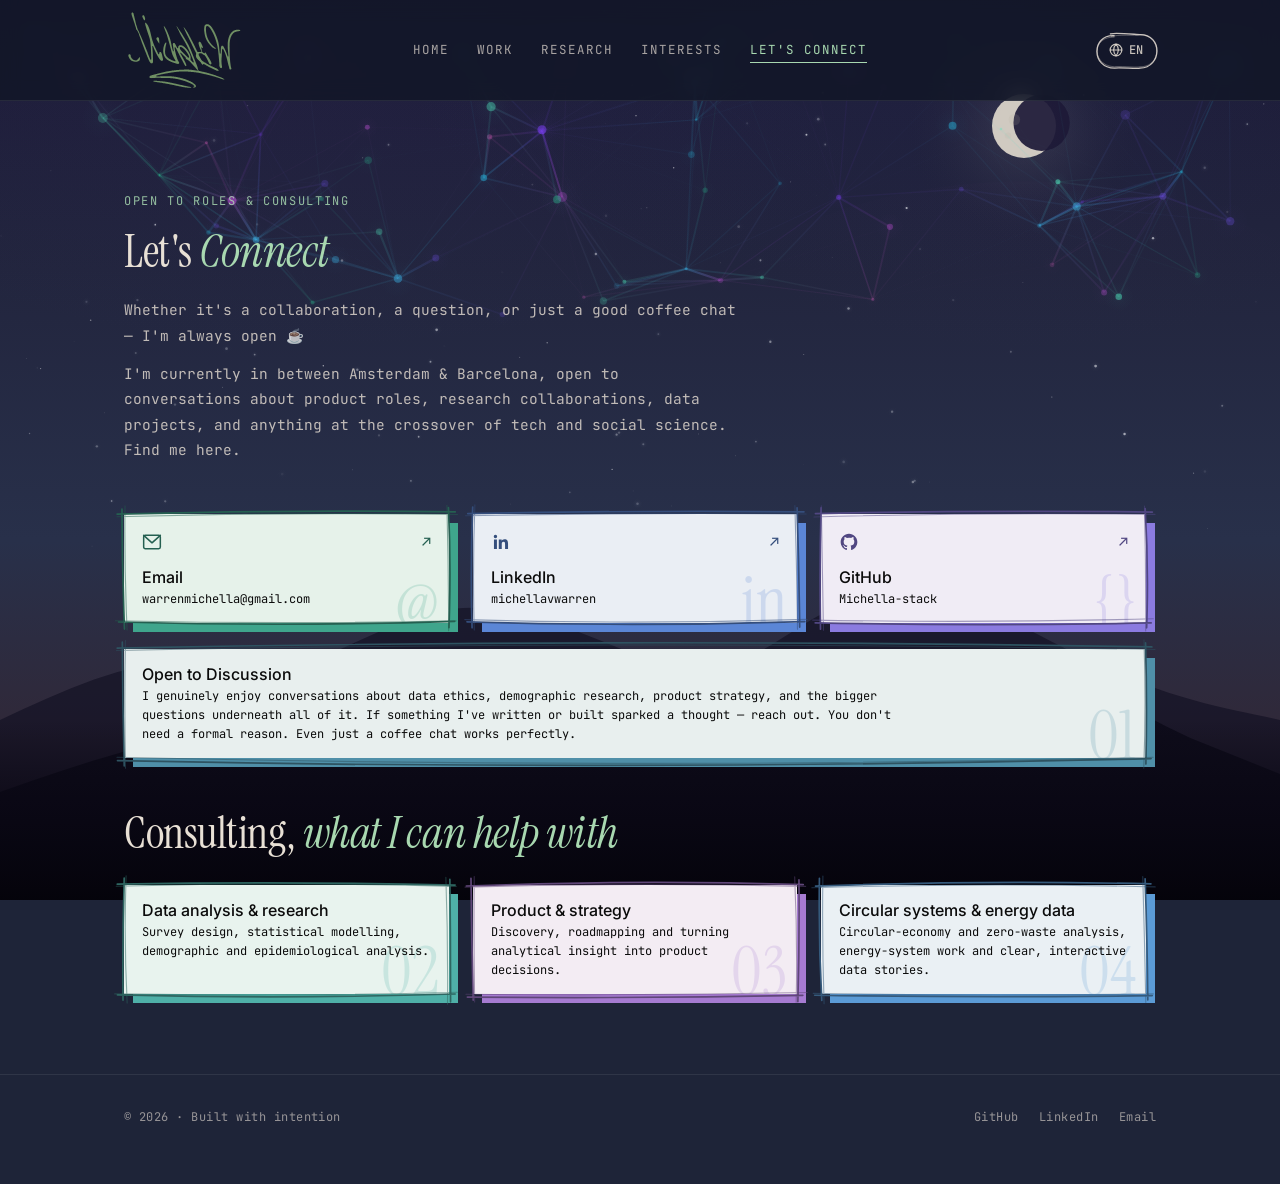
==== commit ced6cad7: "Redesign portfolio: light minimal theme, signature branding, interactive sections - New light/beige " ====
--- a/contact.html
+++ b/contact.html
@@ -4,56 +4,64 @@
   <meta charset="UTF-8"/>
   <meta name="viewport" content="width=device-width, initial-scale=1.0"/>
   <title>Let's Connect — Michella Voughn Warren</title>
-  <link href="https://fonts.googleapis.com/css2?family=Cormorant+Garamond:ital,wght@0,300;0,400;0,600;1,300;1,400&family=DM+Sans:wght@300;400;500&display=swap" rel="stylesheet"/>
+  <meta name="description" content="Contact and consulting enquiries."/>
+  <meta name="robots" content="noimageindex"/>
+  <link rel="preconnect" href="https://fonts.googleapis.com"/>
+  <link href="https://fonts.googleapis.com/css2?family=Inter:wght@300;400;500;600&family=Instrument+Serif:ital@0;1&family=JetBrains+Mono:wght@400;500&display=swap" rel="stylesheet"/>
   <link rel="stylesheet" href="style.css"/>
   <style>
-    .contact-icon-links {
-      display: flex; gap: 1.6rem; align-items: center;
-      margin-top: 1.6rem; margin-bottom: 0;
-    }
-    .contact-icon-links a {
-      display: flex; align-items: center; gap: 0.45rem;
-      color: var(--ink-soft); font-size: 0.82rem; font-weight: 400;
-      letter-spacing: 0.03em; text-decoration: none; transition: color 0.2s;
-    }
-    .contact-icon-links a:hover { color: var(--terracotta); }
-    .contact-icon-links svg { width: 19px; height: 19px; flex-shrink: 0; }
-
-    /* Full-page layout — content centred in left 60% of screen */
-    body.page-connect {
-      position: relative;
-      overflow-x: hidden;
-    }
-    body.page-connect nav {
-      position: relative; z-index: 10;
-    }
-    /* Override page-hero — fully transparent, no box */
-    body.page-connect .page-hero {
-      padding: 7rem 4rem 2rem !important;
-      border-bottom: none !important;
-      border-radius: 0 !important;
-      background: transparent !important;
-      box-shadow: none !important;
-      max-width: 620px;
-      margin: 0 !important;
-      position: relative; z-index: 2;
-    }
-    body.page-connect .section-content {
-      padding: 2rem 4rem 5rem !important;
-      max-width: 620px !important;
-      margin: 0 !important;
-      position: relative; z-index: 2;
-      background: transparent !important;
-    }
-    body.page-connect .contact-wrap {
-      width: 100%;
-      margin: 0;
-      background: transparent !important;
-    }
-    body.page-connect footer {
-      position: relative; z-index: 2;
-    }
-
+
+    /* ── Connect: dark evening sky ── */
+    body.page-connect { background: #1E2438; color: #E8E0D5; }
+    body.page-connect nav { background: rgba(18,22,38,.82); border-bottom-color: rgba(255,255,255,.08); }
+    body.page-connect .logo { color: rgba(232,224,213,.9); }
+    body.page-connect nav ul a { color: rgba(232,224,213,.7); }
+    body.page-connect nav #lang-toggle { color: rgba(232,224,213,.85); }
+    body.page-connect nav ul a:hover, body.page-connect nav ul a.active { color: #A8D8B0; border-bottom-color: #A8D8B0; }
+    body.page-connect .eyebrow { color: rgba(168,216,176,.85); }
+    body.page-connect h1 { color: #E8E0D5; }
+    body.page-connect h1 em { color: #A8D8B0; }
+    body.page-connect .lead { color: rgba(232,224,213,.8); }
+    body.page-connect h2 { color: #E8E0D5; }
+    body.page-connect h2 em { color: #A8D8B0; }
+    body.page-connect footer { border-top-color: rgba(255,255,255,.08); }
+    body.page-connect footer .wrap { color: rgba(232,224,213,.6); }
+    body.page-connect footer a:hover { color: #A8D8B0; }
+    body.page-connect .page-hero, body.page-connect .tiles, body.page-connect .block, body.page-connect footer { position: relative; z-index: 2; }
+    body.page-connect .block { padding: 20px 0 0; }
+    body.page-connect .block .section-head { margin-bottom: 24px; }
+
+    /* A light tint of the card's own colour sits on top of a solid layer in the full colour.
+       The outline (drawn by pills.js) is a darker shade of that same colour. */
+    .tile, .deck .card {
+      --c: #888;
+      --face: #f6f1e8;
+      --face: color-mix(in srgb, var(--c) 13%, #fffdf8);
+      --edge: color-mix(in srgb, var(--c) 58%, #000);
+      position: relative; border-radius: 0; overflow: visible;
+      background: var(--face); color: #0B0B0B;
+      box-shadow: 9px 9px 0 0 var(--c);
+    }
+    .tile .clip, .deck .card .clip { position: absolute; inset: 0; overflow: hidden; pointer-events: none; }
+    .tile .big, .deck .card .big { position: absolute; right: 12px; bottom: -14px; font-family: var(--font-display); line-height: 1; color: var(--c); opacity: .2; user-select: none; }
+
+    .tiles { display: grid; grid-template-columns: repeat(3, 1fr); gap: 26px 24px; padding: 4px 10px 32px 0; }
+    .tile { display: flex; flex-direction: column; gap: 3px; padding: 15px 18px 14px; min-height: 96px; text-decoration: none; transition: transform .3s cubic-bezier(.2,.7,.2,1), box-shadow .3s cubic-bezier(.2,.7,.2,1); }
+    .tile .big { font-size: 4.2rem; right: 10px; bottom: -12px; }
+    .tile h3 { font-family: var(--font-sans); font-weight: 500; font-size: 1rem; line-height: 1.25; position: relative; }
+    .tile p { margin: 0; font-size: 12px; line-height: 1.6; color: #0B0B0B; position: relative; }
+    .tile .top { display: flex; align-items: center; justify-content: space-between; margin-bottom: 8px; color: var(--edge); position: relative; }
+    .tile .ico svg { display: block; }
+    .tile .arrow { font-size: 15px; transition: transform .3s; }
+    a.tile:hover { transform: translate(-3px, -3px); box-shadow: 12px 12px 0 0 var(--c); }
+    a.tile:hover .arrow { transform: translate(3px, -3px); }
+    a.tile:focus-visible { outline: 2px solid var(--edge); outline-offset: 5px; }
+    .tile.span3 { grid-column: span 3; min-height: 0; }
+    .tile.span3 p { max-width: 78%; }
+    @media (max-width: 860px) { .tiles { grid-template-columns: 1fr; padding-right: 10px; } .tile.span3 { grid-column: auto; } .tile.span3 p { max-width: none; } }
+
+
+    /* ── Aurora canvas: ORIGINAL CODE, unchanged ── */
     /* Aurora canvas — full background */
     #aurora-canvas {
       position: fixed;
@@ -62,112 +70,88 @@
       pointer-events: none;
       z-index: 0;
     }
-    /* Dark evening sky background for connect page */
-    body.page-connect {
-      background: #1E2438 !important;
-      color: #E8E0D5 !important;
-    }
-    body.page-connect nav {
-      background: rgba(18,22,38,0.82) !important;
-      border-bottom-color: rgba(255,255,255,0.08) !important;
-    }
-    body.page-connect nav ul li a { color: rgba(232,224,213,0.7); }
-    body.page-connect nav ul li a:hover { color: #A8D8B0; }
-    body.page-connect .nav-initials { color: rgba(232,224,213,0.9); }
-    body.page-connect .page-hero h1 { color: #E8E0D5; }
-    body.page-connect .page-hero h1 em { color: #A8D8B0 !important; }
-    body.page-connect .page-hero p { color: rgba(232,224,213,0.72); }
-    body.page-connect .contact-icon-links a { color: rgba(232,224,213,0.65); }
-    body.page-connect .contact-icon-links a:hover { color: #A8D8B0; }
-    body.page-connect .open-invite {
-      background: rgba(255,255,255,0.08) !important;
-      border-left: 3px solid rgba(168,216,176,0.50) !important;
-      backdrop-filter: blur(6px);
-      width: 100%;
-      box-sizing: border-box;
-    }
-    body.page-connect .open-invite h3 { color: #E8E0D5; }
-    body.page-connect .open-invite p { color: rgba(232,224,213,0.70); }
-    body.page-connect footer {
-      background: rgba(20,24,40,0.6);
-      border-top-color: rgba(255,255,255,0.08);
-      color: rgba(232,224,213,0.5);
-    }
-    body.page-connect footer a:hover { color: #A8D8B0; }
   </style>
 </head>
 <body class="page-connect">
-
   <nav>
-    <div class="nav-name">
-      <svg class="nav-feather" viewBox="0 0 22 28" fill="none" xmlns="http://www.w3.org/2000/svg" aria-hidden="true">
-        <!-- Quill feather — translucent, elegant -->
-        <path d="M11 26 C8 22, 3 18, 2 12 C1 7, 5 2, 11 1" fill="rgba(143,175,138,0.18)" stroke="none"/>
-        <path d="M11 26 C14 22, 19 18, 20 12 C21 7, 17 2, 11 1" fill="rgba(143,175,138,0.13)" stroke="none"/>
-        <line x1="11" y1="8"  x2="5"  y2="11" stroke="rgba(122,158,118,0.28)" stroke-width="0.6" stroke-linecap="round"/>
-        <line x1="11" y1="11" x2="4"  y2="14" stroke="rgba(122,158,118,0.24)" stroke-width="0.6" stroke-linecap="round"/>
-        <line x1="11" y1="14" x2="4"  y2="17" stroke="rgba(122,158,118,0.20)" stroke-width="0.6" stroke-linecap="round"/>
-        <line x1="11" y1="17" x2="5"  y2="19" stroke="rgba(122,158,118,0.16)" stroke-width="0.6" stroke-linecap="round"/>
-        <line x1="11" y1="8"  x2="17" y2="11" stroke="rgba(122,158,118,0.28)" stroke-width="0.6" stroke-linecap="round"/>
-        <line x1="11" y1="11" x2="18" y2="14" stroke="rgba(122,158,118,0.24)" stroke-width="0.6" stroke-linecap="round"/>
-        <line x1="11" y1="14" x2="18" y2="17" stroke="rgba(122,158,118,0.20)" stroke-width="0.6" stroke-linecap="round"/>
-        <line x1="11" y1="17" x2="17" y2="19" stroke="rgba(122,158,118,0.16)" stroke-width="0.6" stroke-linecap="round"/>
-        <path d="M11 27 C11 24, 11 18, 11 1" stroke="rgba(122,158,118,0.72)" stroke-width="1.1" stroke-linecap="round"/>
-        <circle cx="11" cy="1.5" r="0.8" fill="rgba(143,175,138,0.55)"/>
-      </svg>
-      <span class="nav-initials">
-        <span class="nav-m">M</span> <span class="nav-v">V</span> <span class="nav-w">W</span>
-      </span>
+    <div class="wrap">
+      <a href="index.html" class="logo" aria-label="Home">
+        <img class="logo-img" src="assets/logo-sage.svg" alt="Michella Warren"/>
+      </a>
+      <ul>
+        <li><a href="index.html" data-i18n="nav_home">Home</a></li>
+        <li><a href="work.html" data-i18n="nav_work">Work</a></li>
+        <li><a href="research.html" data-i18n="nav_research">Research</a></li>
+        <li><a href="interests.html" data-i18n="nav_interests">Interests</a></li>
+        <li><a href="contact.html" data-i18n="nav_connect" class="active">Let's Connect</a></li>
+      </ul>
     </div>
-    <ul>
-      <li><a href="index.html" data-i18n="nav_home">Home</a></li>
-      <li><a href="work.html" data-i18n="nav_work">Work</a></li>
-      <li><a href="research.html" data-i18n="nav_research">Research</a></li>
-      <li><a href="interests.html" data-i18n="nav_interests">Interests</a></li>
-      <li><a href="contact.html" data-i18n="nav_connect">Let's Connect</a></li>
-    </ul>
   </nav>
 
-  <div class="page-hero">
-    <h1><span data-i18n="connect_h1a">Let's </span><em data-i18n="connect_h1b">Connect</em></h1>
-    <p data-i18n="connect_p1">
-      Whether it's a collaboration, a question, or just a good coffee chat — I'm always open ☕<br/><br/>
-      <span data-i18n="connect_p2">I'm currently in between Amsterdam &amp; Barcelona, open to conversations about product roles, research collaborations, data projects, and anything at the crossover of tech and social science. Find me here.</span>, open to conversations about product roles, research collaborations, data projects, and anything at the crossover of tech and social science. Find me here.
-    </p>
-    <div class="contact-icon-links">
-      <a href="https://github.com/Michella-stack" target="_blank">
-        <svg viewBox="0 0 24 24" fill="currentColor"><path d="M12 2C6.477 2 2 6.477 2 12c0 4.418 2.865 8.166 6.839 9.489.5.092.682-.217.682-.482 0-.237-.009-.868-.013-1.703-2.782.604-3.369-1.34-3.369-1.34-.454-1.154-1.11-1.462-1.11-1.462-.908-.62.069-.608.069-.608 1.003.07 1.531 1.03 1.531 1.03.892 1.529 2.341 1.087 2.91.832.092-.647.35-1.088.636-1.338-2.22-.253-4.555-1.11-4.555-4.943 0-1.091.39-1.984 1.029-2.683-.103-.253-.446-1.27.098-2.647 0 0 .84-.269 2.75 1.025A9.578 9.578 0 0 1 12 6.836a9.59 9.59 0 0 1 2.504.337c1.909-1.294 2.747-1.025 2.747-1.025.546 1.377.203 2.394.1 2.647.64.699 1.028 1.592 1.028 2.683 0 3.842-2.339 4.687-4.566 4.935.359.309.678.919.678 1.852 0 1.336-.012 2.415-.012 2.743 0 .267.18.578.688.48C19.138 20.163 22 16.418 22 12c0-5.523-4.477-10-10-10z"/></svg>
-        GitHub
+  <main class="wrap">
+    <header class="page-hero">
+      <span class="eyebrow">Open to roles &amp; consulting</span>
+      <h1><span data-i18n="connect_h1a">Let's </span><em data-i18n="connect_h1b">Connect</em></h1>
+      <p class="lead" data-i18n="connect_p1">Whether it's a collaboration, a question, or just a good coffee chat — I'm always open ☕</p>
+      <p class="lead" style="margin-top:.8rem" data-i18n="connect_p2">I'm currently in between Amsterdam &amp; Barcelona, open to conversations about product roles, research collaborations, data projects, and anything at the crossover of tech and social science. Find me here.</p>
+    </header>
+    <section class="tiles">
+      <a class="tile link" href="mailto:warrenmichella@gmail.com" style="--c:#3FA58C">
+        <span class="clip"><span class="big" aria-hidden="true">@</span></span>
+        <div class="top"><span class="ico"><svg width="20" height="20" viewBox="0 0 24 24" fill="none" stroke="currentColor" stroke-width="1.8" stroke-linecap="round" stroke-linejoin="round"><rect x="2" y="4" width="20" height="16" rx="2"/><polyline points="2,4 12,13 22,4"/></svg></span><span class="arrow" aria-hidden="true">↗</span></div>
+        <h3>Email</h3>
+        <p>warrenmichella@gmail.com</p>
       </a>
-      <a href="mailto:warrenmichella@gmail.com">
-        <svg viewBox="0 0 24 24" fill="none" stroke="currentColor" stroke-width="1.8" stroke-linecap="round" stroke-linejoin="round"><rect x="2" y="4" width="20" height="16" rx="2"/><polyline points="2,4 12,13 22,4"/></svg>
-        Email
+      <a class="tile link" href="https://www.linkedin.com/in/michellavwarren/" target="_blank" rel="noopener" style="--c:#5B86D6">
+        <span class="clip"><span class="big" aria-hidden="true">in</span></span>
+        <div class="top"><span class="ico"><svg width="20" height="20" viewBox="0 0 24 24" fill="currentColor"><path d="M20.447 20.452h-3.554v-5.569c0-1.328-.027-3.037-1.852-3.037-1.853 0-2.136 1.445-2.136 2.939v5.667H9.351V9h3.414v1.561h.046c.477-.9 1.637-1.85 3.37-1.85 3.601 0 4.267 2.37 4.267 5.455v6.286zM5.337 7.433a2.062 2.062 0 0 1-2.063-2.065 2.064 2.064 0 1 1 2.063 2.065zm1.782 13.019H3.555V9h3.564v11.452z"/></svg></span><span class="arrow" aria-hidden="true">↗</span></div>
+        <h3>LinkedIn</h3>
+        <p>michellavwarren</p>
       </a>
-      <a href="https://www.linkedin.com/in/michellavwarren/" target="_blank">
-        <svg viewBox="0 0 24 24" fill="currentColor"><path d="M20.447 20.452h-3.554v-5.569c0-1.328-.027-3.037-1.852-3.037-1.853 0-2.136 1.445-2.136 2.939v5.667H9.351V9h3.414v1.561h.046c.477-.9 1.637-1.85 3.37-1.85 3.601 0 4.267 2.37 4.267 5.455v6.286zM5.337 7.433a2.062 2.062 0 0 1-2.063-2.065 2.064 2.064 0 1 1 2.063 2.065zm1.782 13.019H3.555V9h3.564v11.452zM22.225 0H1.771C.792 0 0 .774 0 1.729v20.542C0 23.227.792 24 1.771 24h20.451C23.2 24 24 23.227 24 22.271V1.729C24 .774 23.2 0 22.222 0h.003z"/></svg>
-        LinkedIn
+      <a class="tile link" href="https://github.com/Michella-stack" target="_blank" rel="noopener" style="--c:#8B7BE0">
+        <span class="clip"><span class="big" aria-hidden="true">{}</span></span>
+        <div class="top"><span class="ico"><svg width="20" height="20" viewBox="0 0 24 24" fill="currentColor"><path d="M12 2C6.477 2 2 6.477 2 12c0 4.418 2.865 8.166 6.839 9.489.5.092.682-.217.682-.482 0-.237-.009-.868-.013-1.703-2.782.604-3.369-1.34-3.369-1.34-.454-1.154-1.11-1.462-1.11-1.462-.908-.62.069-.608.069-.608 1.003.07 1.531 1.03 1.531 1.03.892 1.529 2.341 1.087 2.91.832.092-.647.35-1.088.636-1.338-2.22-.253-4.555-1.11-4.555-4.943 0-1.091.39-1.984 1.029-2.683-.103-.253-.446-1.27.098-2.647 0 0 .84-.269 2.75 1.025A9.578 9.578 0 0 1 12 6.836c.85.004 1.705.115 2.504.337 1.909-1.294 2.747-1.025 2.747-1.025.546 1.377.203 2.394.1 2.647.64.699 1.028 1.592 1.028 2.683 0 3.842-2.339 4.687-4.566 4.935.359.309.678.919.678 1.852 0 1.336-.012 2.415-.012 2.743 0 .267.18.578.688.48C19.138 20.163 22 16.418 22 12c0-5.523-4.477-10-10-10z"/></svg></span><span class="arrow" aria-hidden="true">↗</span></div>
+        <h3>GitHub</h3>
+        <p>Michella-stack</p>
       </a>
-    </div>
-  </div>
-
-  <div class="section-content">
-    <div class="contact-wrap">
-      <div class="open-invite">
+      <article class="tile span3" style="--c:#4F8FA8">
+        <span class="clip"><span class="big" aria-hidden="true">01</span></span>
         <h3 data-i18n="open_title">Open to Discussion</h3>
         <p data-i18n="open_text">I genuinely enjoy conversations about data ethics, demographic research, product strategy, and the bigger questions underneath all of it. If something I've written or built sparked a thought — reach out. You don't need a formal reason. Even just a coffee chat works perfectly.</p>
+      </article>
+    </section>
+    <section class="block">
+      <div class="section-head"><h2>Consulting, <em>what I can help with</em></h2></div>
+      <div class="tiles">
+      <article class="tile " style="--c:#4FB0A8">
+        <span class="clip"><span class="big" aria-hidden="true">02</span></span>
+        <h3>Data analysis & research</h3>
+        <p>Survey design, statistical modelling, demographic and epidemiological analysis.</p>
+      </article>
+      <article class="tile " style="--c:#A67BD1">
+        <span class="clip"><span class="big" aria-hidden="true">03</span></span>
+        <h3>Product & strategy</h3>
+        <p>Discovery, roadmapping and turning analytical insight into product decisions.</p>
+      </article>
+      <article class="tile " style="--c:#5B9BD6">
+        <span class="clip"><span class="big" aria-hidden="true">04</span></span>
+        <h3>Circular systems & energy data</h3>
+        <p>Circular-economy and zero-waste analysis, energy-system work and clear, interactive data stories.</p>
+      </article>
+      </div>
+    </section>
+  </main>
+
+  <footer>
+    <div class="wrap">
+      <span data-i18n="footer_copy">© 2026 · Built with intention</span>
+      <div class="footer-links">
+        <a href="https://github.com/Michella-stack" target="_blank" rel="noopener">GitHub</a>
+        <a href="https://www.linkedin.com/in/michellavwarren/" target="_blank" rel="noopener">LinkedIn</a>
+        <a href="mailto:warrenmichella@gmail.com">Email</a>
       </div>
     </div>
-  </div>
-
-  <footer>
-    <p>© 2025 Michella Voughn Warren · Built with intention</p>
-    <div class="footer-links">
-      <a href="https://github.com/Michella-stack" target="_blank">GitHub</a>
-      <a href="https://www.linkedin.com/in/michellavwarren/" target="_blank">LinkedIn</a>
-      <a href="mailto:warrenmichella@gmail.com">Email</a>
-    </div>
   </footer>
-
   <canvas id="aurora-canvas"></canvas>
 
   <script>
@@ -392,7 +376,8 @@
     requestAnimationFrame(animate);
   })();
   </script>
-
-<script src="translations.js"></script>
+  <script src="protect.js"></script>
+  <script src="pills.js"></script>
+  <script src="translations.js"></script>
 </body>
 </html>
--- a/style.css
+++ b/style.css
@@ -1,509 +1,357 @@
-/* ─── Variables — Pantone Mix: Floral Pathways base + Light & Shadow accents ── */
+/* ─── Tokens ─────────────────────────────────────────── */
 :root {
-  /* Warm base from Floral Pathways */
-  --cream:       #EDE8E0;   /* darker than before — Gardenia/Cloud Dancer warmed */
-  --cream-lt:    #F5F1EB;
-  --ink:         #2A2320;
-  --ink-soft:    #5C524E;
-  --border:      rgba(42,35,32,0.11);
-
-  /* Mocha Mousse family */
-  --mocha:       #9E7B5E;
-  --mocha-lt:    #E8DDD4;
-  --rose-tan:    #C4887A;   /* Rose Tan 16-1511 */
-  --cobble:      #8E8882;   /* Cobblestone 16-1407 */
-
-  /* Cool accents from Light & Shadow */
-  --lavender:    #B8A8CC;   /* Quiet Violet 16-3610 */
-  --lavender-lt: #EAE3F0;
-  --sage:        #7A9E76;   /* Willow 16-0632 shifted */
-  --sage-lt:     #D0E2CE;
-  --terracotta:  #B86E54;   /* warmed terracotta */
-  --terra-lt:    #EDD8CE;
-
-  --font-display: 'Cormorant Garamond', serif;
-  --font-body:    'DM Sans', sans-serif;
-}
-
-/* ─── Reset ──────────────────────────────────────────── */
+  --bg:        #FBFAF7;   /* light beige */
+  --bg-alt:    #F4F1EA;
+  --surface:   #FFFFFF;
+  --ink:       #0B0B0B;
+  --ink-soft:  #0B0B0B;
+  --muted:     #0B0B0B;
+  --line:      #E7E3DA;
+  --sage:      #6F9468;
+  --sage-lt:   #E3ECDF;
+  --terra:     #B86E54;
+  --terra-lt:  #F3E4DC;
+
+  --font-body:    'JetBrains Mono', ui-monospace, monospace;
+  --font-sans:    'Inter', system-ui, sans-serif;   /* kept for small titles */
+  --font-display: 'Instrument Serif', Georgia, serif;
+  --font-mono:    'JetBrains Mono', ui-monospace, monospace;
+  --max: 1080px;
+}
+
 *, *::before, *::after { box-sizing: border-box; margin: 0; padding: 0; }
 html { scroll-behavior: smooth; }
 body {
   font-family: var(--font-body);
-  background: var(--cream);
+  background: var(--bg);
   color: var(--ink);
-  font-size: 16px;
-  line-height: 1.7;
+  font-size: 13.5px;
+  line-height: 1.75;
+  -webkit-font-smoothing: antialiased;
 }
 a { color: inherit; text-decoration: none; }
+img { max-width: 100%; display: block; }
+.wrap { max-width: var(--max); margin: 0 auto; padding: 0 24px; position: relative; z-index: 1; }
+
+/* ─── Particles (light) ──────────────────────────────── */
+#celestial-canvas { position: fixed; inset: 0; width: 100%; height: 100%; pointer-events: none; z-index: 0; }
 
 /* ─── Nav ────────────────────────────────────────────── */
 nav {
-  position: fixed; top: 0; left: 0; right: 0; z-index: 100;
-  display: flex; justify-content: space-between; align-items: center;
-  padding: 1.2rem 4rem;
-  background: rgba(237,232,224,0.90);
-  backdrop-filter: blur(12px);
-  border-bottom: 1px solid var(--border);
-}
-.nav-name { display: flex; align-items: center; gap: 0.5rem; }
-.nav-feather { width: 16px; height: 22px; flex-shrink: 0; opacity: 0.85; }
-.nav-initials {
-  font-family: var(--font-display);
-  font-size: 1.35rem; font-weight: 600; letter-spacing: 0.2em;
-}
-.nav-m, .nav-v, .nav-w { color: var(--terracotta); }
-nav ul { list-style: none; display: flex; gap: 2.5rem; }
-nav ul li a {
-  font-size: 0.82rem; font-weight: 500;
-  letter-spacing: 0.06em; text-transform: uppercase;
-  color: var(--ink-soft); transition: color 0.2s;
-}
-nav ul li a:hover { color: var(--lavender); }
-
-/* ─── Hero ───────────────────────────────────────────── */
-.hero {
-  min-height: 100vh;
-  display: flex;
-  align-items: center;
-  justify-content: space-between;
-  padding: 7rem 5rem 4rem 4rem;
-  position: relative;
-  overflow: hidden;
-  gap: 2rem;
-}
-.hero::before {
-  content: '';
-  position: absolute; top: -80px; right: 160px;
-  width: 480px; height: 480px;
-  background: radial-gradient(circle, rgba(184,168,204,0.22) 0%, transparent 70%);
-  border-radius: 50%; z-index: 0;
-}
-.hero::after {
-  content: '';
-  position: absolute; bottom: 0; left: -60px;
-  width: 360px; height: 360px;
-  background: radial-gradient(circle, rgba(122,158,118,0.15) 0%, transparent 70%);
-  border-radius: 50%; z-index: 0;
-}
-.hero-left {
-  position: relative; z-index: 1;
-  max-width: 560px;
-  display: flex; flex-direction: column;
-}
-.hero-right {
-  position: relative;
-  align-self: flex-start;
-  flex-shrink: 0;
-  z-index: 1;
-  margin-top: 5.5rem; /* aligns photo near "Research" tag level */
-}
-
-/* ─── Profile photo ──────────────────────────────────── */
+  position: sticky; top: 0; z-index: 10;
+  background: rgba(251,250,247,0.86);
+  backdrop-filter: blur(10px);
+  border-bottom: 1px solid var(--line);
+}
+nav .wrap { display: flex; align-items: center; justify-content: space-between; height: 100px; }
+.logo { display: flex; align-items: center; gap: 10px; font-family: var(--font-mono); font-size: 13px; letter-spacing: .08em; font-weight: 500; }
+/* Drop your own logo into the slot: <img class="logo-img" src="logo.svg" alt="MVW logo"> */
+.logo-img { height: 84px; width: auto; display: block; }
+.logo-slot { width: 28px; height: 28px; border: 1px dashed var(--muted); border-radius: 6px; }
+nav ul { display: flex; gap: 28px; list-style: none; }
+nav ul a { font-size: 12.5px; letter-spacing: .08em; text-transform: uppercase; color: var(--ink-soft); transition: color .2s; padding: 4px 0; border-bottom: 1px solid transparent; }
+nav ul a:hover, nav ul a.active { color: var(--ink); border-bottom-color: var(--ink); }
+
+/* ─── Type ───────────────────────────────────────────── */
+.eyebrow { font-family: var(--font-mono); font-size: 12px; letter-spacing: .14em; text-transform: uppercase; color: var(--ink); }
+h1, h2 { font-family: var(--font-display); font-weight: 400; letter-spacing: -0.01em; line-height: 1.04; }
+h1 { font-size: clamp(2.8rem, 7vw, 5.4rem); }
+h2 { font-size: clamp(1.9rem, 3.6vw, 2.8rem); }
+h1 em, h2 em { font-style: italic; color: var(--sage); }
+h3 { font-family: var(--font-sans); font-size: 1.15rem; font-weight: 500; line-height: 1.3; }
+.lead { font-size: 14.5px; color: var(--ink-soft); max-width: 620px; margin-top: 1.4rem; }
+
+/* ─── Page hero ──────────────────────────────────────── */
+.page-hero { padding: 88px 0 48px; }
+.page-hero h1 { margin: 14px 0 0; font-size: clamp(1.9rem, 3.8vw, 2.9rem); }
+
+/* ─── Home hero ──────────────────────────────────────── */
+.hero { padding: 110px 0 72px; display: grid; grid-template-columns: minmax(0, 640px); justify-content: start; position: relative; }
+.hero h1 { margin: 18px 0 0; }
+.hero-name { margin: 14px 0 0; line-height: 0; }
+.hero-signature { display: block; width: min(300px, 100%); height: auto; margin-left: -10px; }
+.hero-actions { display: flex; gap: 12px; margin-top: 2rem; flex-wrap: wrap; }
+.profile-wrap { position: absolute; visibility: hidden; width: 240px; height: 240px; }
+.profile-wrap.fixed { position: fixed; z-index: 2; }
+.profile-dust { position: fixed; pointer-events: none; z-index: 3; display: none; }
+.profile-wrap.placed { visibility: visible; }
+/* organic layers behind the photo */
+.profile-blob, .profile-blob::before {
+  position: absolute; pointer-events: none; z-index: 0;
+  border-radius: 58% 42% 55% 45% / 48% 58% 42% 52%;
+}
+.profile-blob {
+  inset: -40px -32px -34px -46px;
+  background: radial-gradient(75% 75% at 30% 30%, rgba(227,236,223,.95), rgba(214,229,208,.75) 60%, rgba(214,229,208,.35));
+  animation: morph 16s ease-in-out infinite alternate;
+}
+.profile-blob::before {
+  content: ""; inset: 14px -22px -20px 22px;
+  background: radial-gradient(70% 70% at 70% 70%, rgba(243,228,220,.95), rgba(238,206,190,.6) 65%, rgba(238,206,190,.25));
+  animation: morph2 20s ease-in-out infinite alternate;
+}
+@keyframes morph  { 0% { border-radius: 58% 42% 55% 45% / 48% 58% 42% 52%; transform: rotate(0); }
+                    100% { border-radius: 44% 56% 40% 60% / 58% 42% 60% 40%; transform: rotate(14deg); } }
+@keyframes morph2 { 0% { border-radius: 46% 54% 60% 40% / 55% 45% 55% 45%; transform: rotate(0); }
+                    100% { border-radius: 60% 40% 46% 54% / 42% 60% 40% 58%; transform: rotate(-12deg); } }
 .profile-frame {
-  width: 240px; height: 240px;
-  border-radius: 50%;
-  padding: 3px;
-  background: linear-gradient(135deg, var(--lavender) 0%, var(--sage) 100%);
-  box-shadow: 0 6px 32px rgba(158,123,94,0.22), 0 2px 10px rgba(0,0,0,0.07);
-  animation: fadeUp 0.9s 0.3s both;
-}
-.profile-photo {
-  width: 100%; height: 100%;
-  border-radius: 50%; object-fit: cover;
-  border: 3px solid var(--cream); display: block;
-}
-
-/* ─── Hero text ──────────────────────────────────────── */
-.hero-tag {
-  font-size: 0.78rem; font-weight: 500;
-  letter-spacing: 0.14em; text-transform: uppercase;
-  color: var(--terracotta); margin-bottom: 0.6rem;
-  opacity: 0; animation: fadeUp 0.7s 0.1s forwards;
-}
-
-/* ─── Name Block — heavy overlap ────────────────────── */
-.hero-name-block {
-  position: relative;
-  margin-bottom: 1.6rem;
-  opacity: 0; animation: fadeUp 0.8s 0.25s forwards;
-  display: flex;
-  flex-direction: column;
-  align-items: flex-start;
-  /* tight block — no gaps */
-  line-height: 1;
-}
-.name-michella {
-  font-family: var(--font-display);
-  font-size: clamp(3.8rem, 7.5vw, 8rem);
-  font-weight: 300;
-  color: var(--ink);
-  display: block;
-  line-height: 0.88;
-  letter-spacing: -0.02em;
-  position: relative; z-index: 3;
-}
-/* Voughn — heavily overlapping, deep ghost */
-.name-voughn {
-  font-family: var(--font-display);
-  font-size: clamp(3.8rem, 7.5vw, 8rem);
-  font-weight: 300;
-  font-style: italic;
-  color: rgba(90, 80, 74, 0.10);
-  display: block;
-  line-height: 0.88;
-  letter-spacing: -0.02em;
-  margin-top: -0.38em;  /* heavy overlap up into Michella */
-  margin-bottom: -0.38em; /* heavy overlap down into Warren */
-  position: relative; z-index: 2;
-  user-select: none; pointer-events: none;
-}
-.name-warren {
-  font-family: var(--font-display);
-  font-size: clamp(3.8rem, 7.5vw, 8rem);
-  font-weight: 300;
-  font-style: italic;
-  color: var(--sage);
-  display: block;
-  line-height: 0.88;
-  letter-spacing: -0.02em;
-  position: relative; z-index: 3;
-}
-
-.hero-subtitle {
-  max-width: 480px; font-size: 0.95rem;
-  color: var(--ink-soft); font-weight: 300; line-height: 1.75;
-  margin-bottom: 1.8rem;
-  opacity: 0; animation: fadeUp 0.8s 0.4s forwards;
-}
-
-/* ─── Pills ──────────────────────────────────────────── */
-.hero-pills {
-  display: flex; flex-wrap: nowrap; gap: 0.5rem;
-  margin-bottom: 2rem;
-  opacity: 0; animation: fadeUp 0.8s 0.55s forwards;
-  overflow: hidden;
-}
-.hero-pills span {
-  padding: 0.3rem 0.8rem; border-radius: 999px;
-  font-size: 0.72rem; font-weight: 400; letter-spacing: 0.02em;
-  white-space: nowrap; border: 1px solid var(--border);
-  background: rgba(255,255,255,0.5); color: var(--ink-soft); flex-shrink: 0;
-}
-.hero-pills span:nth-child(1) { border-color: var(--lavender); background: var(--lavender-lt); }
-.hero-pills span:nth-child(2) { border-color: var(--sage);     background: var(--sage-lt); }
-.hero-pills span:nth-child(3) { border-color: var(--terracotta); background: var(--terra-lt); }
+  position: relative; z-index: 1; width: 100%; height: 100%;
+  border-radius: 50%; overflow: hidden; border: 1px solid rgba(255,255,255,.85);
+  box-shadow: 0 6px 24px rgba(150,130,190,.18);
+  background: var(--bg-alt);
+}
+.profile-photo { width: 100%; height: 100%; object-fit: cover; filter: saturate(.92) brightness(1.04); }
+/* light iridescent sheen */
+.profile-frame::after {
+  content: ""; position: absolute; inset: 0; pointer-events: none;
+  background: linear-gradient(125deg,
+    rgba(255,190,220,.55), rgba(190,200,255,.5) 28%, rgba(180,240,225,.5) 52%,
+    rgba(255,230,185,.5) 76%, rgba(240,190,255,.55));
+  background-size: 250% 250%;
+  mix-blend-mode: normal; opacity: .36;
+  animation: irid 9s ease-in-out infinite alternate;
+}
+@keyframes irid { from { background-position: 0% 30%; } to { background-position: 100% 70%; } }
+@media (prefers-reduced-motion: reduce) { .profile-frame::after, .profile-blob, .profile-blob::before { animation: none; } }
 
 .btn {
-  display: inline-block; padding: 0.85rem 2rem;
-  background: var(--ink); color: var(--cream);
-  font-size: 0.85rem; font-weight: 500; letter-spacing: 0.05em;
-  border-radius: 4px; transition: background 0.25s, transform 0.2s;
-  opacity: 0; animation: fadeUp 0.8s 0.7s forwards;
-}
-.btn:hover { background: var(--mocha); color: var(--cream); transform: translateY(-2px); }
-
-.scroll-hint {
-  position: absolute; bottom: 2rem; left: 5rem;
-  font-size: 0.72rem; letter-spacing: 0.15em; text-transform: uppercase;
-  color: var(--ink-soft); opacity: 0.5; writing-mode: vertical-rl;
-}
-.scroll-hint::before {
-  content: ''; display: block; width: 1px; height: 50px;
-  background: var(--ink-soft); margin: 0 auto 8px;
-  animation: scrollLine 2s infinite;
-}
-
-/* ─── Vine ───────────────────────────────────────────── */
-.vine-container {
-  position: fixed; right: 0; top: 0;
-  width: 180px; height: 100vh;
-  pointer-events: none; z-index: 0;
-}
-.vine-svg { width: 100%; height: 100%; animation: vinePulse 6s ease-in-out infinite; }
-.vine-stem-1 { stroke-dasharray:1800; stroke-dashoffset:1800; animation:drawVine 4s ease-out 0.3s forwards; }
-.vine-stem-2 { stroke-dasharray:1600; stroke-dashoffset:1600; animation:drawVine 4s ease-out 0.6s forwards; }
-.vine-stem-3 { stroke-dasharray:1400; stroke-dashoffset:1400; animation:drawVine 4s ease-out 0.9s forwards; }
-.vine-stem-4 { stroke-dasharray:1200; stroke-dashoffset:1200; animation:drawVine 3.5s ease-out 1.1s forwards; }
-.vl1,.vl2,.vl3,.vl4,.vl5,.vl6 { opacity:0; transform:scale(0); transform-origin:center; }
-.vl1 { animation:leafUnfurl 0.8s ease-out 2.5s forwards; }
-.vl2 { animation:leafUnfurl 0.8s ease-out 3.0s forwards; }
-.vl3 { animation:leafUnfurl 0.8s ease-out 3.5s forwards; }
-.vl4 { animation:leafUnfurl 0.8s ease-out 4.0s forwards; }
-.vl5 { animation:leafUnfurl 0.8s ease-out 4.5s forwards; }
-.vl6 { animation:leafUnfurl 0.8s ease-out 5.0s forwards; }
-.jasmine-bloom { opacity:0; transform-origin:center; transform:scale(0); }
-body.page-connect .jasmine-bloom { animation:jasmineOpen 1.2s ease-out 1.5s forwards; }
-
-@keyframes drawVine { to { stroke-dashoffset: 0; } }
-@keyframes vinePulse { 0%,100%{transform:scaleX(1) scaleY(1);} 50%{transform:scaleX(1.015) scaleY(1.008);} }
-@keyframes leafUnfurl { 0%{opacity:0;transform:scale(0.2) rotate(-20deg);} 60%{opacity:0.7;transform:scale(1.1) rotate(3deg);} 100%{opacity:0.55;transform:scale(1) rotate(0deg);} }
-@keyframes jasmineOpen { 0%{opacity:0;transform:scale(0);} 50%{opacity:1;transform:scale(1.15);} 100%{opacity:1;transform:scale(1);} }
-
-/* ─── About Strip ────────────────────────────────────── */
-.about-strip {
-  background: rgba(255,255,255,0.45);
-  border-top: 1px solid var(--border);
-  border-bottom: 1px solid var(--border);
-  padding: 5rem 4rem;
-}
-.about-grid { display:grid; grid-template-columns:repeat(3,1fr); gap:3rem; max-width:1100px; margin:0 auto; }
-.about-block { padding: 1.5rem 0; }
-.about-num { font-family:var(--font-display); font-size:3rem; font-weight:300; color:var(--lavender); display:block; margin-bottom:0.8rem; line-height:1; }
-.about-block h3 { font-family:var(--font-display); font-size:1.4rem; font-weight:600; margin-bottom:0.6rem; }
-.about-block p { font-size:0.9rem; color:var(--ink-soft); font-weight:300; }
-
-/* ─── Page Hero ──────────────────────────────────────── */
-.page-hero { padding:9rem 4rem 4rem; border-bottom:1px solid var(--border); }
-.page-hero .tag { font-size:0.75rem; font-weight:500; letter-spacing:0.14em; text-transform:uppercase; color:var(--terracotta); margin-bottom:1rem; display:block; }
-.page-hero h1 { font-family:var(--font-display); font-size:clamp(2.5rem,5vw,5rem); font-weight:300; line-height:1.1; }
-.page-hero h1 em { font-style:italic; color:var(--lavender); }
-.page-hero p { max-width:560px; color:var(--ink-soft); margin-top:1.2rem; font-size:0.95rem; font-weight:300; line-height:1.8; }
-
-/* ─── Section Content ────────────────────────────────── */
-.section-content { padding:4rem 4rem 6rem; max-width:1100px; margin:0 auto; }
-
-/* ─── Cards ──────────────────────────────────────────── */
-.card-grid { display:grid; grid-template-columns:repeat(auto-fill,minmax(300px,1fr)); gap:1.5rem; margin-top:2.5rem; }
-.card {
-  background: rgba(255,255,255,0.55);
-  border: 1px solid var(--border);
-  border-radius: 10px; padding: 2rem;
-  transition: transform 0.2s, box-shadow 0.2s;
-  backdrop-filter: blur(4px);
-}
-.card:hover { transform:translateY(-4px); box-shadow:0 12px 32px rgba(158,123,94,0.12); }
-.card-label { font-size:0.72rem; font-weight:500; letter-spacing:0.12em; text-transform:uppercase; color:var(--sage); margin-bottom:0.7rem; display:block; }
-.card h3 { font-family:var(--font-display); font-size:1.3rem; font-weight:600; margin-bottom:0.6rem; }
-.card p { font-size:0.88rem; color:var(--ink-soft); font-weight:300; line-height:1.7; }
-.card-footer { margin-top:1.2rem; padding-top:1rem; border-top:1px solid var(--border); display:flex; gap:0.5rem; flex-wrap:wrap; align-items:center; }
-.tag-chip { font-size:0.72rem; padding:0.25rem 0.7rem; border-radius:999px; background:var(--lavender-lt); color:var(--ink-soft); }
-.tag-link { background:var(--terra-lt); color:var(--terracotta); border:1px solid var(--terracotta); transition:background 0.2s,color 0.2s; }
-.tag-link:hover { background:var(--terracotta); color:white; }
+  display: inline-flex; align-items: center; gap: 8px;
+  font-size: 14px; font-weight: 500; padding: 11px 20px; border-radius: 999px;
+  background: var(--ink); color: var(--bg); border: 1px solid var(--ink); transition: all .2s;
+  font-size: 12.5px; letter-spacing: .08em; text-transform: uppercase;
+}
+.btn:hover { background: transparent; color: var(--ink); }
+.btn.ghost { background: transparent; color: var(--ink); border-color: var(--line); }
+.btn.ghost:hover { border-color: var(--ink); }
+
+/* ─── Metrics strip ──────────────────────────────────── */
+.metrics { display: grid; grid-template-columns: repeat(4, 1fr); border-top: 1px solid var(--line); border-bottom: 1px solid var(--line); margin: 24px 0 0; background: var(--surface); }
+.metric { padding: 28px 24px; border-right: 1px solid var(--line); }
+.metric:last-child { border-right: 0; }
+.metric .num { font-family: var(--font-display); font-size: 2.8rem; line-height: 1; }
+.metric .lbl { font-size: 12px; letter-spacing: .04em; color: var(--muted); margin-top: 8px; }
+
+/* ─── Sections ───────────────────────────────────────── */
+section.block { padding: 72px 0; }
+section.alt { background: var(--bg-alt); border-top: 1px solid var(--line); border-bottom: 1px solid var(--line); }
+.section-head { display: flex; justify-content: space-between; align-items: end; gap: 24px; margin-bottom: 36px; flex-wrap: wrap; }
+.pillars { display: grid; grid-template-columns: repeat(3, 1fr); gap: 24px; }
+.pillar { border-top: 1px solid var(--ink); padding-top: 18px; }
+.pillar .n { font-family: var(--font-mono); font-size: 12px; color: var(--muted); }
+.pillar h3 { margin: 10px 0 8px; }
+.pillar p { color: var(--ink-soft); font-size: 13px; }
+
+/* ─── Project rows & cards ───────────────────────────── */
+.rows { border-top: 1px solid var(--line); }
+.row {
+  display: grid; grid-template-columns: 180px 1fr auto; gap: 28px; align-items: start;
+  padding: 32px 0; border-bottom: 1px solid var(--line);
+}
+.row .meta { font-family: var(--font-mono); font-size: 12px; letter-spacing: .06em; color: var(--muted); text-transform: uppercase; padding-top: 4px; }
+.row h3 { font-size: 1.35rem; margin-bottom: 8px; }
+.row p { color: var(--ink-soft); max-width: 640px; font-size: 13px; }
+.row p a { text-decoration: underline; text-decoration-color: var(--muted); text-underline-offset: 3px; }
+.row p a:hover { text-decoration-color: var(--ink); }
+.row .small { font-size: 12px; color: var(--muted); margin-top: 10px; }
+.row .links { display: flex; gap: 8px; flex-wrap: wrap; justify-content: flex-end; }
+.chips { display: flex; flex-wrap: wrap; gap: 6px; margin-top: 14px; }
+.chip { font-family: var(--font-mono); font-size: 11.5px; padding: 3px 10px; border: 1px solid var(--line); border-radius: 999px; color: var(--ink-soft); background: var(--surface); }
+.chip.hl { background: var(--sage-lt); border-color: transparent; color: #3E5F39; }
+.chip.case { background: var(--terra-lt); border-color: transparent; color: #8A4A33; }
+a.pill { font-size: 12px; letter-spacing: .06em; text-transform: uppercase; padding: 6px 14px; border: 1px solid var(--line); border-radius: 999px; background: var(--surface); transition: all .2s; white-space: nowrap; }
+a.pill:hover { border-color: var(--ink); }
 
 /* ─── Skills ─────────────────────────────────────────── */
-.skills-section { margin-top:3.5rem; }
-.skills-section h2 { font-family:var(--font-display); font-size:2rem; font-weight:400; margin-bottom:1.5rem; }
-.skill-category { margin-bottom:2.5rem; }
-.skill-category h4 { font-size:0.78rem; font-weight:500; letter-spacing:0.1em; text-transform:uppercase; color:var(--terracotta); margin-bottom:0.8rem; }
-.skill-pills-icons { display:flex; flex-wrap:wrap; gap:1.2rem; margin-bottom:0.8rem; }
-.skill-icon-item { display:flex; flex-direction:column; align-items:center; gap:0.35rem; font-size:0.7rem; color:var(--ink-soft); }
-.skill-icon-item img { width:36px; height:36px; filter:grayscale(0.15) opacity(0.88); transition:filter 0.2s,transform 0.2s; }
-.skill-icon-item:hover img { filter:grayscale(0) opacity(1); transform:scale(1.1); }
-.skill-icon-item svg { transition: transform 0.2s, opacity 0.2s; opacity: 0.88; }
-.skill-icon-item:hover svg { transform:scale(1.1); opacity:1; }
-
-/* ─── Skill tags — outline style, NOT button-like ───── */
-.skill-pills { display:flex; flex-wrap:wrap; gap:0.5rem; }
-.skill-pills span {
-  padding: 0.3rem 0.85rem;
-  font-size: 0.80rem;
-  border-radius: 999px;
-  border: 1px solid rgba(158,123,94,0.35);
-  background: rgba(232,221,212,0.30);
-  color: var(--ink-soft);
-  font-weight: 300;
-  letter-spacing: 0.01em;
-  cursor: default;
-  user-select: none;
-}
-
-/* ─── Interest list ──────────────────────────────────── */
-.interest-list { margin-top:2rem; }
-.interest-item { display:grid; grid-template-columns:60px 1fr; gap:1.5rem; align-items:start; padding:2rem 0; border-bottom:1px solid var(--border); }
-.interest-num { font-family:var(--font-display); font-size:2.5rem; font-weight:300; color:var(--sage-lt); line-height:1; }
-.interest-item h3 { font-family:var(--font-display); font-size:1.4rem; font-weight:600; margin-bottom:0.4rem; }
-.interest-item p { font-size:0.9rem; color:var(--ink-soft); font-weight:300; }
-
-/* ─── Contact ────────────────────────────────────────── */
-.sage-em { color: var(--sage) !important; }
-.contact-icon-links { display:flex; gap:1.6rem; align-items:center; margin-top:1.6rem; }
-.contact-icon-links a { display:flex; align-items:center; gap:0.45rem; color:var(--ink-soft); font-size:0.82rem; font-weight:400; letter-spacing:0.03em; text-decoration:none; transition:color 0.2s; }
-.contact-icon-links a:hover { color:var(--terracotta); }
-.contact-icon-links svg { width:19px; height:19px; flex-shrink:0; }
-.open-invite { margin-top:2rem; padding:2.5rem; background:rgba(208,226,206,0.45); border-radius:10px; border-left:3px solid var(--sage); backdrop-filter:blur(4px); }
-.open-invite h3 { font-family:var(--font-display); font-size:1.6rem; font-weight:600; margin-bottom:0.8rem; }
-.open-invite p { font-size:0.9rem; color:var(--ink-soft); font-weight:300; }
+.skills { display: grid; grid-template-columns: repeat(3, 1fr); gap: 36px 32px; }
+.skill-group h4 { font-family: var(--font-mono); font-size: 12px; letter-spacing: .12em; text-transform: uppercase; color: var(--muted); font-weight: 500; margin-bottom: 12px; padding-bottom: 10px; border-bottom: 1px solid var(--line); }
+.skill-group .chips { margin-top: 0; }
+
+/* ─── Interests ──────────────────────────────────────── */
+.interest { display: grid; grid-template-columns: 60px 1fr; gap: 16px; padding: 28px 0; border-bottom: 1px solid var(--line); }
+.interest:first-child { border-top: 1px solid var(--line); }
+.interest .n { font-family: var(--font-mono); font-size: 12px; color: var(--muted); padding-top: 6px; }
+.interest p { color: var(--ink-soft); margin-top: 6px; max-width: 680px; font-size: 15px; }
+
+/* ─── CTA / contact ──────────────────────────────────── */
+.cta { background: var(--ink); color: var(--bg); border-radius: 20px; padding: 48px; }
+.cta h2 { color: var(--bg); }
+.cta p { color: #CFCAC0; margin-top: 12px; max-width: 560px; }
+.cta .btn { background: var(--bg); color: var(--ink); border-color: var(--bg); margin-top: 24px; }
+.cta .btn:hover { background: transparent; color: var(--bg); }
+.contact-links { display: grid; grid-template-columns: repeat(3, 1fr); gap: 16px; }
+.contact-card { background: var(--surface); border: 1px solid var(--line); border-radius: 14px; padding: 24px; transition: border-color .2s; }
+.contact-card:hover { border-color: var(--ink); }
+.contact-card .eyebrow { display: block; margin-bottom: 8px; }
+.services { display: grid; grid-template-columns: repeat(3, 1fr); gap: 16px; margin-top: 8px; }
+.service { border: 1px solid var(--line); border-radius: 14px; padding: 24px; background: var(--surface); }
+.service p { color: var(--ink-soft); font-size: 13px; margin-top: 8px; }
 
 /* ─── Footer ─────────────────────────────────────────── */
-footer { padding:2rem 4rem; border-top:1px solid var(--border); display:flex; justify-content:space-between; align-items:center; font-size:0.8rem; color:var(--ink-soft); }
-.footer-links { display:flex; gap:1.5rem; }
-.footer-links a:hover { color:var(--lavender); }
-
-/* ─── Animations ─────────────────────────────────────── */
-@keyframes fadeUp { from{opacity:0;transform:translateY(20px);} to{opacity:1;transform:translateY(0);} }
-@keyframes scrollLine { 0%{transform:scaleY(0);transform-origin:top;} 50%{transform:scaleY(1);transform-origin:top;} 51%{transform:scaleY(1);transform-origin:bottom;} 100%{transform:scaleY(0);transform-origin:bottom;} }
+footer { border-top: 1px solid var(--line); padding: 32px 0 56px; margin-top: 48px; position: relative; z-index: 1; }
+footer .wrap { display: flex; justify-content: space-between; gap: 16px; flex-wrap: wrap; font-size: 12px; letter-spacing: .04em; color: var(--muted); }
+.footer-links { display: flex; gap: 20px; }
+.footer-links a:hover { color: var(--ink); }
+
+/* ─── Language switcher (injected by translations.js) ── */
+#lang-switcher { position: fixed; right: 20px; bottom: 20px; z-index: 50; }
+#lang-toggle {
+  display: flex; align-items: center; gap: 6px; font: 500 12px var(--font-mono);
+  padding: 8px 12px; border-radius: 999px; border: 1px solid var(--line);
+  background: var(--surface); color: var(--ink); cursor: pointer; transition: border-color .2s;
+}
+#lang-toggle:hover { border-color: var(--ink); }
+#lang-dropdown {
+  display: none; position: absolute; right: 0; bottom: 44px; min-width: 150px;
+  background: var(--surface); border: 1px solid var(--line); border-radius: 12px; padding: 6px;
+  box-shadow: 0 8px 24px rgba(28,27,25,.08);
+}
+#lang-switcher.open #lang-dropdown { display: block; }
+.lang-option { display: block; width: 100%; text-align: left; font: 400 13px var(--font-body); padding: 8px 12px; border: 0; background: none; color: var(--ink-soft); border-radius: 8px; cursor: pointer; }
+.lang-option:hover { background: var(--bg-alt); color: var(--ink); }
+.lang-option.active { color: var(--sage); font-weight: 600; }
+body.rtl { direction: rtl; }
+body.rtl .lang-option { text-align: right; }
+body.rtl #lang-switcher { right: auto; left: 20px; }
+body.rtl #lang-dropdown { right: auto; left: 0; }
 
 /* ─── Responsive ─────────────────────────────────────── */
-@media (max-width:960px) {
-  .hero { flex-direction:column-reverse; align-items:flex-start; padding-top:7rem; }
-  .hero-right { align-self:center; margin-top:0; }
-  .vine-container { width:100px; opacity:0.4; }
-}
-@media (max-width:768px) {
-  nav { padding:1rem 1.5rem; }
-  nav ul { gap:1rem; }
-  nav ul li a { font-size:0.7rem; }
-  .hero { padding:7rem 1.5rem 3rem; }
-  .hero-pills { overflow-x:auto; padding-bottom:4px; }
-  .about-strip { padding:3rem 1.5rem; }
-  .about-grid { grid-template-columns:1fr; gap:1.5rem; }
-  .page-hero { padding:8rem 1.5rem 3rem; }
-  .section-content { padding:2.5rem 1.5rem 4rem; }
-  footer { flex-direction:column; gap:1rem; padding:1.5rem; }
-  .vine-container { display:none; }
-}
-
-/* ─── Page-specific em colours ───────────────────────── */
-body.page-connect .page-hero h1 em { color: var(--sage); }
-body.page-interests .page-hero h1 em { color: var(--terracotta); }
-
-/* ─── Research page — horizontal scroll ──────────────── */
-body.page-research .section-content { max-width:100%; padding-left:4rem; padding-right:0; }
-body.page-research .card-grid { display:flex; flex-direction:row; flex-wrap:nowrap; gap:1.8rem; overflow-x:auto; scroll-snap-type:x mandatory; -webkit-overflow-scrolling:touch; padding-bottom:1.5rem; padding-right:4rem; cursor:grab; }
-body.page-research .card-grid:active { cursor:grabbing; }
-body.page-research .card-grid .card { flex:0 0 460px; min-width:460px; scroll-snap-align:start; align-self:flex-start; }
-body.page-research .card-grid::-webkit-scrollbar { height:4px; }
-body.page-research .card-grid::-webkit-scrollbar-track { background:transparent; }
-body.page-research .card-grid::-webkit-scrollbar-thumb { background:var(--lavender); border-radius:999px; }
-@media (max-width:768px) {
-  body.page-research .section-content { padding-left:1.5rem; }
-  body.page-research .card-grid .card { flex:0 0 85vw; min-width:85vw; }
-}
-
-/* ─── Work page — cards contrast on blue-fusion bg ──── */
-body.page-work .card {
-  background: rgba(255,255,255,0.72);
-  border-color: rgba(80,100,160,0.18);
-  box-shadow: 0 2px 16px rgba(60,80,140,0.08);
-}
-body.page-work .section-content {
-  background: transparent;
-}
-body.page-work .page-hero {
-  border-bottom-color: rgba(80,100,160,0.15);
-}
-
-/* ─── Research page — cards contrast on cream bg ─────── */
-body.page-research .card {
-  background: rgba(255,255,255,0.78);
-  border-color: rgba(184,168,204,0.28);
-  box-shadow: 0 2px 16px rgba(150,130,180,0.08);
-}
-
-/* ─── Interests page — items contrast on mocha bg ────── */
-body.page-interests .interest-item {
-  background: rgba(255,255,255,0.22);
-  border-radius: 8px;
-  padding: 1.6rem 2rem;
-  border-bottom: none;
-  margin-bottom: 0.8rem;
-  width: 100%;
-  max-width: 860px;
-  box-sizing: border-box;
-  margin-left: 0;
-  margin-right: auto;
-}
-body.page-interests .section-content {
-  padding-left: 4rem !important;
-  padding-right: 4rem !important;
-  max-width: 100% !important;
-  margin-left: 0 !important;
-  margin-right: 0 !important;
-}
-body.page-interests .interest-num {
-  color: rgba(184,100,70,0.55) !important;
-  font-size: 2rem;
-}
-body.page-interests .interest-item h3 {
-  color: #2A1E18;
-}
-body.page-interests .interest-item p {
-  color: rgba(42,30,24,0.72);
-}
-
-/* ─── Page hero box contrast — work, research, connect ── */
-body.page-work .page-hero {
-  background: rgba(255,255,255,0.45);
-  border-radius: 0 0 12px 12px;
-  border-bottom: none !important;
-  margin-bottom: 1rem;
-}
-body.page-research .page-hero {
-  background: rgba(255,255,255,0.50);
-  border-radius: 0 0 12px 12px;
-  border-bottom: none !important;
-  margin-bottom: 1rem;
-}
-/* Connect page hero — transparent, handled inline */
-body.page-connect .section-content {
-  padding: 1.5rem 3rem 5rem !important;
-  max-width: 700px !important;
-  margin: 0 0 0 4rem !important;
-}
-body.page-connect .open-invite {
-  background: rgba(255,255,255,0.10) !important;
-  border-left: 3px solid rgba(168,216,176,0.45) !important;
-  backdrop-filter: blur(8px);
-  max-width: 580px;
-}
-
-/* ─── Language Switcher ──────────────────────────────── */
-#lang-switcher {
-  position: fixed;
-  bottom: 1.8rem;
-  right: 1.8rem;
-  z-index: 9999;
-  font-family: var(--font-body);
-}
-#lang-toggle {
-  display: flex; align-items: center; gap: 0.4rem;
-  padding: 0.5rem 0.85rem;
-  background: rgba(42,35,32,0.88);
-  color: rgba(250,248,244,0.92);
-  border: 1px solid rgba(250,248,244,0.15);
-  border-radius: 999px;
-  font-size: 0.75rem; font-weight: 500; letter-spacing: 0.06em;
-  cursor: pointer; backdrop-filter: blur(10px);
-  transition: background 0.2s, transform 0.15s;
-}
-#lang-toggle:hover { background: rgba(42,35,32,1); transform: translateY(-1px); }
-#lang-toggle svg { opacity: 0.7; }
-body.page-connect #lang-toggle {
-  background: rgba(10,14,28,0.88);
-  border-color: rgba(255,255,255,0.15);
-  color: rgba(232,224,213,0.92);
-}
+@media (max-width: 860px) {
+  .hero { grid-template-columns: 1fr; padding-top: 64px; }
+  .profile-wrap { position: relative; visibility: visible; width: 150px; height: 150px; margin: 56px 0 24px 58px; }
+  nav .wrap { height: 72px; }
+  .logo-img { height: 56px; }
+  .metrics { grid-template-columns: repeat(2, 1fr); }
+  .metric:nth-child(2) { border-right: 0; }
+  .metric:nth-child(-n+2) { border-bottom: 1px solid var(--line); }
+  .pillars, .skills, .services, .contact-links { grid-template-columns: 1fr; }
+  .row { grid-template-columns: 1fr; gap: 10px; }
+  .row .links { justify-content: flex-start; }
+  nav ul { gap: 16px; }
+  .cta { padding: 32px 24px; }
+}
+@media (max-width: 520px) { nav .wrap { padding: 0 16px; } nav ul a { font-size: 9.5px; letter-spacing: .02em; } nav ul { gap: 8px; } .logo-img { height: 38px; } .wrap { padding: 0 16px; } }
+@media (prefers-reduced-motion: reduce) { html { scroll-behavior: auto; } }
+
+/* ─── Hand-drawn outlines (pills.js draws the strokes) ── */
+.sk { position: relative; border-color: transparent !important; }
+.sk-line { z-index: 1; }
+.btn.sk, a.pill.sk, .chip.sk { isolation: isolate; }
+
+/* ─── Hover glow + sparks ───────────────────────────── */
+.glow { transition: box-shadow .35s ease, background .2s, color .2s; }
+.glow:hover, .glow:focus-visible { box-shadow: 0 0 22px rgba(111,148,104,.32), 0 0 9px rgba(184,110,84,.2); }
+.sparks { position: absolute; inset: 0; pointer-events: none; overflow: visible; z-index: 3; }
+.sparks i { position: absolute; border-radius: 50%; opacity: 0; box-shadow: 0 0 6px currentColor; animation: spark .95s ease-out forwards; }
+@keyframes spark {
+  0%   { opacity: 0; transform: translate(0,0) scale(.4); }
+  18%  { opacity: .95; }
+  100% { opacity: 0; transform: translate(var(--dx), var(--dy)) scale(1); }
+}
+@media (prefers-reduced-motion: reduce) { .sparks { display: none; } .glow { transition: none; } }
+
+/* ─── Home: smaller corner signature (this page only) ── */
+body.page-home nav .wrap { height: 76px; }
+body.page-home .logo-img { height: 52px; }
+@media (max-width: 860px) { body.page-home nav .wrap { height: 64px; } body.page-home .logo-img { height: 42px; } }
+@media (max-width: 520px) { body.page-home .logo-img { height: 34px; } }
+
+/* ─── Skills accordion (home) ───────────────────────── */
+.skills-home .section-head { margin-bottom: 28px; }
+.acc { border-top: 1px solid var(--ink); }
+.acc details { border-bottom: 1px solid var(--line); }
+.acc summary {
+  list-style: none; cursor: pointer; display: grid; align-items: center; gap: 24px;
+  grid-template-columns: minmax(180px, 280px) 1fr auto 28px; padding: 20px 0; transition: background .25s;
+}
+.acc summary::-webkit-details-marker { display: none; }
+.acc summary:hover .g-name { text-decoration: underline; text-underline-offset: 5px; }
+.acc summary:focus-visible { outline: 2px solid var(--ink); outline-offset: 4px; }
+.g-name { font-family: var(--font-mono); font-size: 12px; letter-spacing: .12em; text-transform: uppercase; font-weight: 500; }
+.g-preview { font-size: 12px; opacity: .62; white-space: nowrap; overflow: hidden; text-overflow: ellipsis; }
+.g-count { font-family: var(--font-mono); font-size: 11px; letter-spacing: .1em; opacity: .55; }
+.g-icon { position: relative; width: 22px; height: 22px; justify-self: end; }
+.g-icon::before, .g-icon::after { content: ""; position: absolute; left: 3px; right: 3px; top: 10px; height: 1.5px; background: var(--ink); border-radius: 2px; transition: transform .35s ease, opacity .25s; }
+.g-icon::after { transform: rotate(90deg); }
+details[open] .g-icon::after { transform: rotate(0); opacity: 0; }
+.acc .panel { padding: 0 0 26px calc(min(280px, 25%) + 24px); }
+details[open] .panel { animation: accIn .4s cubic-bezier(.2,.7,.2,1); }
+@keyframes accIn { from { opacity: 0; transform: translateY(-8px); } to { opacity: 1; transform: none; } }
+@media (max-width: 860px) {
+  .acc summary { grid-template-columns: 1fr auto 28px; gap: 12px; }
+  .g-preview { display: none; }
+  .acc .panel { padding-left: 0; }
+}
+@media (prefers-reduced-motion: reduce) { details[open] .panel { animation: none; } .g-icon::before, .g-icon::after { transition: none; } }
+
+/* ─── Expandable project rows (Work + Research) ─────── */
+.projects { border-top: 1px solid var(--ink); }
+.proj { border-bottom: 1px solid var(--line); }
+.proj summary {
+  list-style: none; cursor: pointer; display: grid; align-items: center; gap: 24px;
+  grid-template-columns: 170px minmax(0, 1fr) auto 28px; padding: 22px 0;
+}
+.proj summary::-webkit-details-marker { display: none; }
+.proj summary:focus-visible { outline: 2px solid var(--ink); outline-offset: 4px; }
+.proj summary h3 { font-size: 1.15rem; font-weight: 500; margin: 0; }
+.proj summary:hover h3 { text-decoration: underline; text-underline-offset: 5px; }
+.proj .meta { font-family: var(--font-mono); font-size: 12px; letter-spacing: .06em; text-transform: uppercase; }
+.proj .links { display: flex; gap: 8px; flex-wrap: wrap; justify-content: flex-end; }
+.proj .panel { padding: 0 52px 30px calc(170px + 24px); }
+.proj .panel p { font-size: 13px; max-width: none; text-align: justify; hyphens: auto; -webkit-hyphens: auto; margin-top: 0; }
+.proj .panel p + p { margin-top: 10px; }
+.proj .panel .small { font-size: 12px; margin-top: 12px; }
+.proj .panel .chips { margin-top: 16px; }
+.proj[open] .panel { animation: accIn .4s cubic-bezier(.2,.7,.2,1); }
+@media (max-width: 860px) {
+  .proj summary { grid-template-columns: minmax(0, 1fr) 28px; gap: 8px 12px; padding: 18px 0; }
+  .proj .meta { grid-column: 1 / -1; }
+  .proj .links { grid-column: 1; justify-content: flex-start; }
+  .proj .g-icon { grid-row: 2; grid-column: 2; }
+  .proj .panel { padding: 0 0 26px 0; }
+}
+@media (prefers-reduced-motion: reduce) { .proj[open] .panel { animation: none; } }
+.proj .panel p a { text-decoration: underline; text-decoration-color: var(--muted); text-underline-offset: 3px; overflow-wrap: anywhere; }
+.proj .panel p a:hover { text-decoration-color: var(--ink); }
+
+/* ─── Image-saving deterrents (see protect.js) ───────── */
+img, svg, .profile-dust { -webkit-user-drag: none; -webkit-touch-callout: none; }
+img, .profile-wrap, .hero-name { user-select: none; -webkit-user-select: none; }
+
+/* ─── Hand-drawn outline button (e.g. "Let's Connect" on Interests) ── */
+.sketch { position: relative; display: inline-flex; align-items: center; padding: 12px 26px; font-size: 12.5px; font-weight: 500; letter-spacing: .08em; text-transform: uppercase;
+  color: inherit; background: none; border: 0; border-radius: 0; text-decoration: none; cursor: pointer; }
+.sketch svg { position: absolute; inset: 0; width: 100%; height: 100%; overflow: visible; pointer-events: none; }
+.sketch path { fill: none; stroke: currentColor; stroke-width: 1.5; stroke-linecap: round; stroke-linejoin: round; vector-effect: non-scaling-stroke; stroke-dasharray: 420; stroke-dashoffset: 0; }
+.sketch path + path { opacity: .45; stroke-width: 1; }
+.sketch:hover path { animation: redraw .8s ease; }
+@keyframes redraw { from { stroke-dashoffset: 420; } to { stroke-dashoffset: 0; } }
+.sketch span { position: relative; }
+
+/* ─── Top bar: centred link list, language icon at the far right ── */
+nav .wrap { display: grid; grid-template-columns: 1fr auto 1fr; align-items: center; }
+nav .logo { justify-self: start; }
+nav ul { justify-self: center; }
+#lang-switcher { position: relative; right: auto; bottom: auto; justify-self: end; z-index: 50; }
+nav #lang-toggle { background: transparent; color: var(--ink); }
+
+/* language menu: square card on a coloured layer, drawn outline (pills.js) */
 #lang-dropdown {
-  display: none;
-  position: absolute;
-  bottom: calc(100% + 0.5rem);
-  right: 0;
-  background: rgba(42,35,32,0.96);
-  border: 1px solid rgba(250,248,244,0.12);
-  border-radius: 10px;
-  overflow: hidden;
-  backdrop-filter: blur(12px);
-  min-width: 120px;
-  box-shadow: 0 8px 24px rgba(0,0,0,0.25);
-}
-#lang-switcher.open #lang-dropdown { display: block; }
-.lang-option {
-  display: block; width: 100%;
-  padding: 0.6rem 1rem;
-  text-align: left;
-  font-size: 0.82rem; font-weight: 400;
-  color: rgba(250,248,244,0.75);
-  background: transparent; border: none;
-  cursor: pointer; transition: background 0.15s, color 0.15s;
-}
-.lang-option:hover { background: rgba(255,255,255,0.08); color: rgba(250,248,244,1); }
-.lang-option.active { color: var(--sage); font-weight: 500; }
-body.rtl .lang-option { text-align: right; }
-/* RTL global adjustments */
-body.rtl { font-family: 'Segoe UI', Tahoma, 'Arabic UI Text', var(--font-body); }
-body.rtl .hero { flex-direction: row-reverse; }
-body.rtl .nav-name { flex-direction: row-reverse; }
-body.rtl .scroll-hint { left: auto; right: 5rem; }
-body.rtl .page-hero, body.rtl .section-content { text-align: right; }
-body.rtl #lang-dropdown { right: auto; left: 0; }
+  top: calc(100% + 12px); bottom: auto; right: 0; min-width: 170px; padding: 6px;
+  --c: #8FAF8A; --edge: color-mix(in srgb, #8FAF8A 50%, #000);
+  background: #f6f1e8; background: color-mix(in srgb, var(--c) 12%, #fffdf8);
+  border: 0; border-radius: 0; box-shadow: 7px 7px 0 0 var(--c);
+}
+.lang-option { border-radius: 0; }
+.lang-option:hover { background: rgba(143,175,138,.22); }
+.lang-option.active { color: var(--ink); background: rgba(143,175,138,.34); font-weight: 600; }
+body.rtl #lang-switcher { left: auto; }
+
+@media (max-width: 760px) {
+  nav .wrap, body.page-home nav .wrap { height: auto; padding-top: 8px; padding-bottom: 8px; row-gap: 4px;
+    grid-template-columns: 1fr auto; grid-template-areas: "logo lang" "links links"; }
+  nav .logo { grid-area: logo; }
+  #lang-switcher { grid-area: lang; }
+  nav ul { grid-area: links; justify-self: center; gap: 16px; }
+  nav ul a { font-size: 10.5px; letter-spacing: .04em; }
+  .logo-img { height: 40px; } body.page-home .logo-img { height: 36px; }
+}
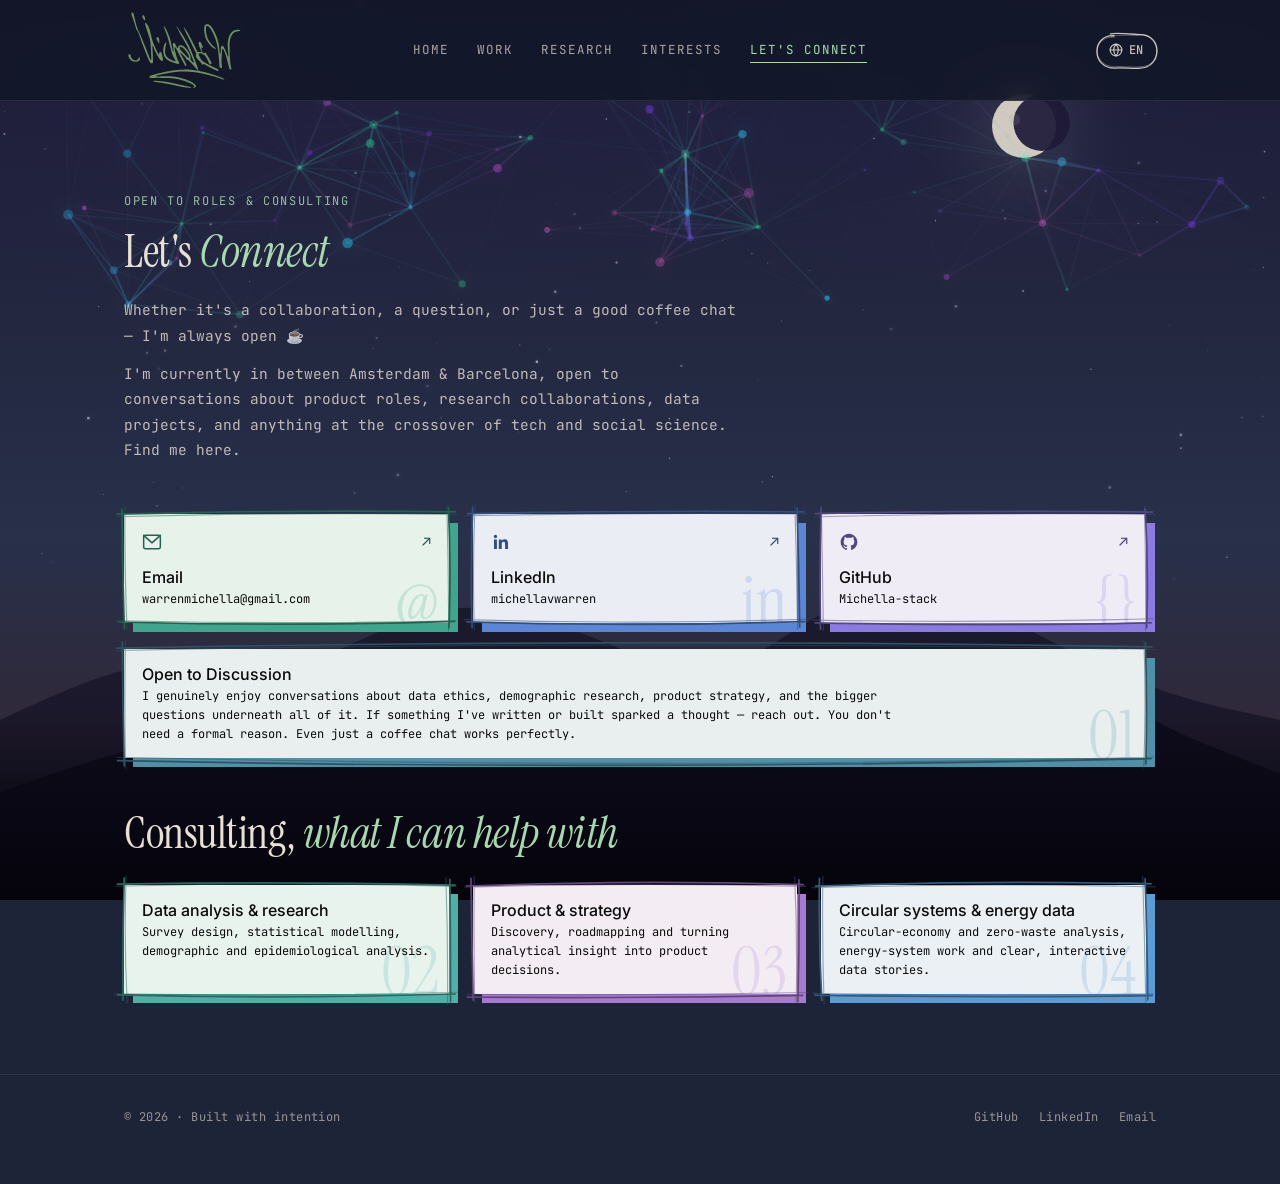
==== commit e32f7100: "Full translations, Arabic mirroring, signature dissolve, content fixes - i18n-extra.js: translates a" ====
--- a/contact.html
+++ b/contact.html
@@ -57,6 +57,9 @@
     a.tile:hover .arrow { transform: translate(3px, -3px); }
     a.tile:focus-visible { outline: 2px solid var(--edge); outline-offset: 5px; }
     .tile.span3 { grid-column: span 3; min-height: 0; }
+    html[dir="rtl"] .tile { box-shadow: -9px 9px 0 0 var(--c); }
+    html[dir="rtl"] a.tile:hover { box-shadow: -12px 12px 0 0 var(--c); }
+    html[dir="rtl"] .tile .big { right: auto; left: 10px; }
     .tile.span3 p { max-width: 78%; }
     @media (max-width: 860px) { .tiles { grid-template-columns: 1fr; padding-right: 10px; } .tile.span3 { grid-column: auto; } .tile.span3 p { max-width: none; } }
 
@@ -379,5 +382,6 @@
   <script src="protect.js"></script>
   <script src="pills.js"></script>
   <script src="translations.js"></script>
+  <script src="i18n-extra.js"></script>
 </body>
 </html>
--- a/style.css
+++ b/style.css
@@ -69,11 +69,11 @@
 .hero { padding: 110px 0 72px; display: grid; grid-template-columns: minmax(0, 640px); justify-content: start; position: relative; }
 .hero h1 { margin: 18px 0 0; }
 .hero-name { margin: 14px 0 0; line-height: 0; }
-.hero-signature { display: block; width: min(300px, 100%); height: auto; margin-left: -10px; }
+.hero-signature { display: block; width: min(300px, 100%); height: auto; margin-inline-start: -10px; }
 .hero-actions { display: flex; gap: 12px; margin-top: 2rem; flex-wrap: wrap; }
 .profile-wrap { position: absolute; visibility: hidden; width: 240px; height: 240px; }
 .profile-wrap.fixed { position: fixed; z-index: 2; }
-.profile-dust { position: fixed; pointer-events: none; z-index: 3; display: none; }
+.profile-dust { position: fixed; left: 0; top: 0; pointer-events: none; z-index: 3; display: none; }
 .profile-wrap.placed { visibility: visible; }
 /* organic layers behind the photo */
 .profile-blob, .profile-blob::before {
@@ -126,8 +126,8 @@
 
 /* ─── Metrics strip ──────────────────────────────────── */
 .metrics { display: grid; grid-template-columns: repeat(4, 1fr); border-top: 1px solid var(--line); border-bottom: 1px solid var(--line); margin: 24px 0 0; background: var(--surface); }
-.metric { padding: 28px 24px; border-right: 1px solid var(--line); }
-.metric:last-child { border-right: 0; }
+.metric { padding: 28px 24px; border-inline-end: 1px solid var(--line); }
+.metric:last-child { border-inline-end: 0; }
 .metric .num { font-family: var(--font-display); font-size: 2.8rem; line-height: 1; }
 .metric .lbl { font-size: 12px; letter-spacing: .04em; color: var(--muted); margin-top: 8px; }
 
@@ -217,11 +217,11 @@
 /* ─── Responsive ─────────────────────────────────────── */
 @media (max-width: 860px) {
   .hero { grid-template-columns: 1fr; padding-top: 64px; }
-  .profile-wrap { position: relative; visibility: visible; width: 150px; height: 150px; margin: 56px 0 24px 58px; }
+  .profile-wrap { position: relative; visibility: visible; width: 150px; height: 150px; margin: 56px 0 24px; margin-inline-start: 58px; }
   nav .wrap { height: 72px; }
   .logo-img { height: 56px; }
   .metrics { grid-template-columns: repeat(2, 1fr); }
-  .metric:nth-child(2) { border-right: 0; }
+  .metric:nth-child(2) { border-inline-end: 0; }
   .metric:nth-child(-n+2) { border-bottom: 1px solid var(--line); }
   .pillars, .skills, .services, .contact-links { grid-template-columns: 1fr; }
   .row { grid-template-columns: 1fr; gap: 10px; }
@@ -273,7 +273,7 @@
 .g-icon::before, .g-icon::after { content: ""; position: absolute; left: 3px; right: 3px; top: 10px; height: 1.5px; background: var(--ink); border-radius: 2px; transition: transform .35s ease, opacity .25s; }
 .g-icon::after { transform: rotate(90deg); }
 details[open] .g-icon::after { transform: rotate(0); opacity: 0; }
-.acc .panel { padding: 0 0 26px calc(min(280px, 25%) + 24px); }
+.acc .panel { padding: 0 0 26px; padding-inline-start: calc(min(280px, 25%) + 24px); }
 details[open] .panel { animation: accIn .4s cubic-bezier(.2,.7,.2,1); }
 @keyframes accIn { from { opacity: 0; transform: translateY(-8px); } to { opacity: 1; transform: none; } }
 @media (max-width: 860px) {
@@ -296,7 +296,7 @@
 .proj summary:hover h3 { text-decoration: underline; text-underline-offset: 5px; }
 .proj .meta { font-family: var(--font-mono); font-size: 12px; letter-spacing: .06em; text-transform: uppercase; }
 .proj .links { display: flex; gap: 8px; flex-wrap: wrap; justify-content: flex-end; }
-.proj .panel { padding: 0 52px 30px calc(170px + 24px); }
+.proj .panel { padding: 0 0 30px; padding-inline-start: calc(170px + 24px); padding-inline-end: 52px; }
 .proj .panel p { font-size: 13px; max-width: none; text-align: justify; hyphens: auto; -webkit-hyphens: auto; margin-top: 0; }
 .proj .panel p + p { margin-top: 10px; }
 .proj .panel .small { font-size: 12px; margin-top: 12px; }
@@ -355,3 +355,10 @@
   nav ul a { font-size: 10.5px; letter-spacing: .04em; }
   .logo-img { height: 40px; } body.page-home .logo-img { height: 36px; }
 }
+
+/* ─── Arabic / RTL ───────────────────────────────────── */
+body.rtl, body.rtl * { letter-spacing: 0 !important; }
+body.rtl { line-height: 1.9; }
+body.rtl .eyebrow, body.rtl nav ul a, body.rtl .btn, body.rtl a.pill, body.rtl .g-name, body.rtl .proj .meta { text-transform: none; }
+html[dir="rtl"] .hero-actions { justify-content: flex-start; }
+html[dir="rtl"] .chips { justify-content: flex-start; }
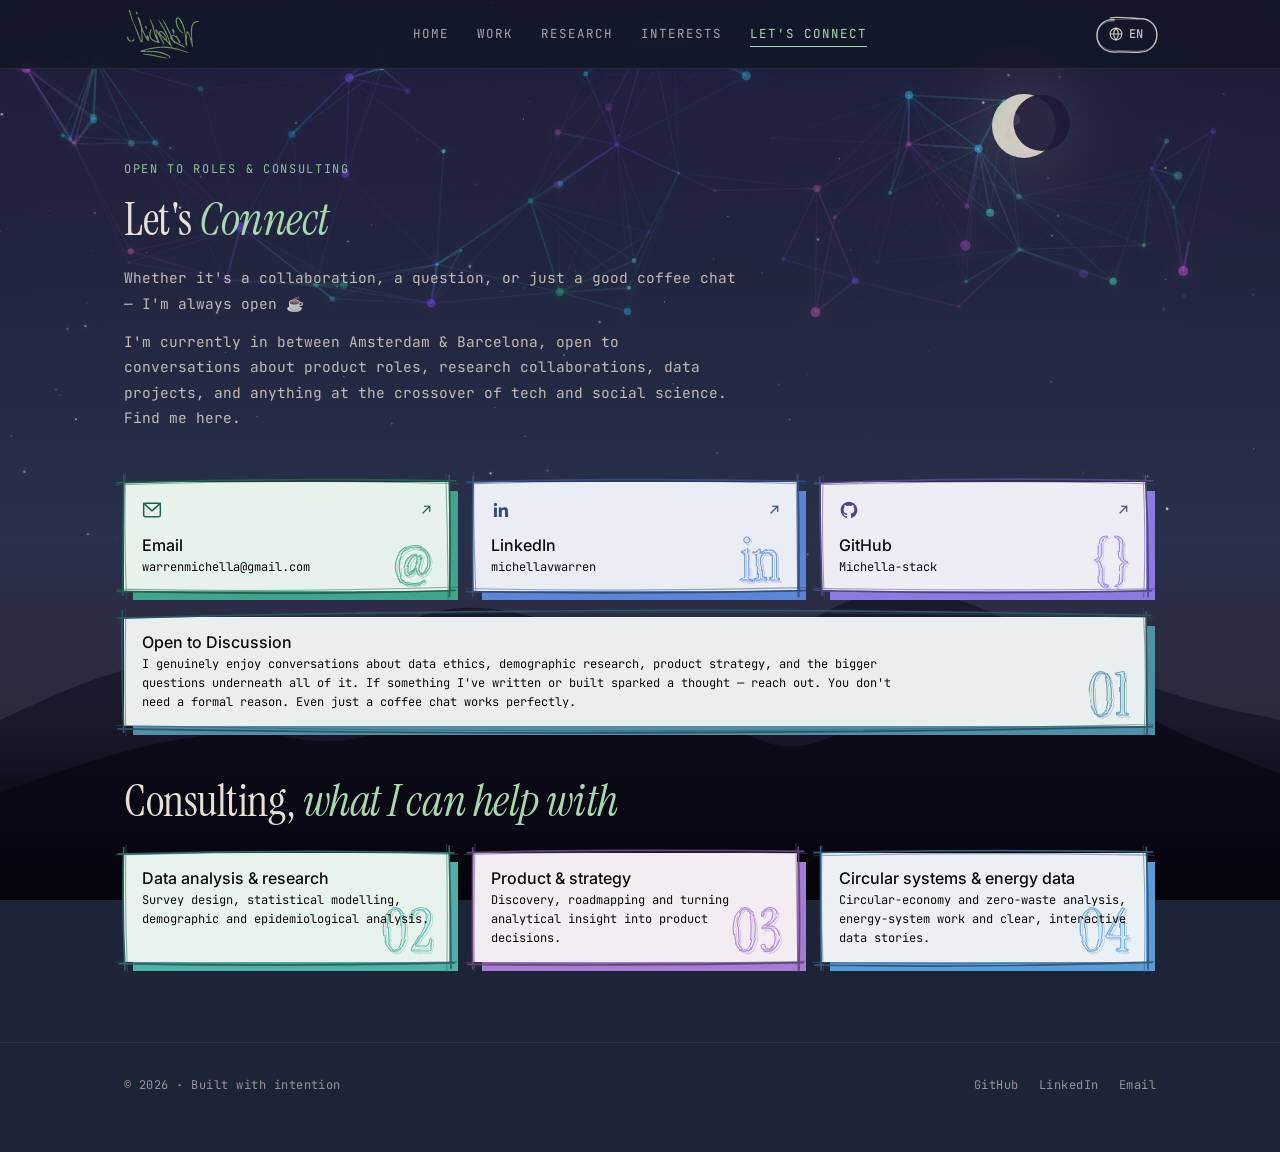
==== commit 6d463d3b: "Draw the Connect tile glyphs; shorten the top bar - Connect tiles: the ghost @, in, { } and 01-04 ar" ====
--- a/contact.html
+++ b/contact.html
@@ -47,7 +47,9 @@
 
     .tiles { display: grid; grid-template-columns: repeat(3, 1fr); gap: 26px 24px; padding: 4px 10px 32px 0; }
     .tile { display: flex; flex-direction: column; gap: 3px; padding: 15px 18px 14px; min-height: 96px; text-decoration: none; transition: transform .3s cubic-bezier(.2,.7,.2,1), box-shadow .3s cubic-bezier(.2,.7,.2,1); }
-    .tile .big { font-size: 4.2rem; right: 10px; bottom: -12px; }
+    .tile .num { position: absolute; right: 12px; bottom: 6px; width: 104px; height: 60px; overflow: visible; pointer-events: none; }
+    .tile .num text { font-family: var(--font-display); font-size: 70px; fill: none; stroke: var(--c); stroke-width: 1.4; stroke-linejoin: round; filter: url(#rough); opacity: .8; }
+    .tile .num .t2 { stroke-width: .9; opacity: .4; }
     .tile h3 { font-family: var(--font-sans); font-weight: 500; font-size: 1rem; line-height: 1.25; position: relative; }
     .tile p { margin: 0; font-size: 12px; line-height: 1.6; color: #0B0B0B; position: relative; }
     .tile .top { display: flex; align-items: center; justify-content: space-between; margin-bottom: 8px; color: var(--edge); position: relative; }
@@ -59,7 +61,7 @@
     .tile.span3 { grid-column: span 3; min-height: 0; }
     html[dir="rtl"] .tile { box-shadow: -9px 9px 0 0 var(--c); }
     html[dir="rtl"] a.tile:hover { box-shadow: -12px 12px 0 0 var(--c); }
-    html[dir="rtl"] .tile .big { right: auto; left: 10px; }
+    html[dir="rtl"] .tile .num { right: auto; left: 12px; }
     .tile.span3 p { max-width: 78%; }
     @media (max-width: 860px) { .tiles { grid-template-columns: 1fr; padding-right: 10px; } .tile.span3 { grid-column: auto; } .tile.span3 p { max-width: none; } }
 
@@ -91,6 +93,7 @@
     </div>
   </nav>
 
+  <svg width="0" height="0" style="position:absolute" aria-hidden="true" focusable="false"><defs><filter id="rough" x="-10%" y="-10%" width="120%" height="120%"><feTurbulence type="fractalNoise" baseFrequency="0.04" numOctaves="2" seed="3" result="n"/><feDisplacementMap in="SourceGraphic" in2="n" scale="4.5" xChannelSelector="R" yChannelSelector="G"/></filter></defs></svg>
   <main class="wrap">
     <header class="page-hero">
       <span class="eyebrow">Open to roles &amp; consulting</span>
@@ -100,25 +103,25 @@
     </header>
     <section class="tiles">
       <a class="tile link" href="mailto:warrenmichella@gmail.com" style="--c:#3FA58C">
-        <span class="clip"><span class="big" aria-hidden="true">@</span></span>
+        <svg class="num" viewBox="0 0 120 70" aria-hidden="true"><text x="116" y="64" text-anchor="end">@</text><text class="t2" x="118" y="66" text-anchor="end">@</text></svg>
         <div class="top"><span class="ico"><svg width="20" height="20" viewBox="0 0 24 24" fill="none" stroke="currentColor" stroke-width="1.8" stroke-linecap="round" stroke-linejoin="round"><rect x="2" y="4" width="20" height="16" rx="2"/><polyline points="2,4 12,13 22,4"/></svg></span><span class="arrow" aria-hidden="true">↗</span></div>
         <h3>Email</h3>
         <p>warrenmichella@gmail.com</p>
       </a>
       <a class="tile link" href="https://www.linkedin.com/in/michellavwarren/" target="_blank" rel="noopener" style="--c:#5B86D6">
-        <span class="clip"><span class="big" aria-hidden="true">in</span></span>
+        <svg class="num" viewBox="0 0 120 70" aria-hidden="true"><text x="116" y="64" text-anchor="end">in</text><text class="t2" x="118" y="66" text-anchor="end">in</text></svg>
         <div class="top"><span class="ico"><svg width="20" height="20" viewBox="0 0 24 24" fill="currentColor"><path d="M20.447 20.452h-3.554v-5.569c0-1.328-.027-3.037-1.852-3.037-1.853 0-2.136 1.445-2.136 2.939v5.667H9.351V9h3.414v1.561h.046c.477-.9 1.637-1.85 3.37-1.85 3.601 0 4.267 2.37 4.267 5.455v6.286zM5.337 7.433a2.062 2.062 0 0 1-2.063-2.065 2.064 2.064 0 1 1 2.063 2.065zm1.782 13.019H3.555V9h3.564v11.452z"/></svg></span><span class="arrow" aria-hidden="true">↗</span></div>
         <h3>LinkedIn</h3>
         <p>michellavwarren</p>
       </a>
       <a class="tile link" href="https://github.com/Michella-stack" target="_blank" rel="noopener" style="--c:#8B7BE0">
-        <span class="clip"><span class="big" aria-hidden="true">{}</span></span>
+        <svg class="num" viewBox="0 0 120 70" aria-hidden="true"><text x="116" y="64" text-anchor="end">{}</text><text class="t2" x="118" y="66" text-anchor="end">{}</text></svg>
         <div class="top"><span class="ico"><svg width="20" height="20" viewBox="0 0 24 24" fill="currentColor"><path d="M12 2C6.477 2 2 6.477 2 12c0 4.418 2.865 8.166 6.839 9.489.5.092.682-.217.682-.482 0-.237-.009-.868-.013-1.703-2.782.604-3.369-1.34-3.369-1.34-.454-1.154-1.11-1.462-1.11-1.462-.908-.62.069-.608.069-.608 1.003.07 1.531 1.03 1.531 1.03.892 1.529 2.341 1.087 2.91.832.092-.647.35-1.088.636-1.338-2.22-.253-4.555-1.11-4.555-4.943 0-1.091.39-1.984 1.029-2.683-.103-.253-.446-1.27.098-2.647 0 0 .84-.269 2.75 1.025A9.578 9.578 0 0 1 12 6.836c.85.004 1.705.115 2.504.337 1.909-1.294 2.747-1.025 2.747-1.025.546 1.377.203 2.394.1 2.647.64.699 1.028 1.592 1.028 2.683 0 3.842-2.339 4.687-4.566 4.935.359.309.678.919.678 1.852 0 1.336-.012 2.415-.012 2.743 0 .267.18.578.688.48C19.138 20.163 22 16.418 22 12c0-5.523-4.477-10-10-10z"/></svg></span><span class="arrow" aria-hidden="true">↗</span></div>
         <h3>GitHub</h3>
         <p>Michella-stack</p>
       </a>
       <article class="tile span3" style="--c:#4F8FA8">
-        <span class="clip"><span class="big" aria-hidden="true">01</span></span>
+        <svg class="num" viewBox="0 0 120 70" aria-hidden="true"><text x="116" y="64" text-anchor="end">01</text><text class="t2" x="118" y="66" text-anchor="end">01</text></svg>
         <h3 data-i18n="open_title">Open to Discussion</h3>
         <p data-i18n="open_text">I genuinely enjoy conversations about data ethics, demographic research, product strategy, and the bigger questions underneath all of it. If something I've written or built sparked a thought — reach out. You don't need a formal reason. Even just a coffee chat works perfectly.</p>
       </article>
@@ -127,17 +130,17 @@
       <div class="section-head"><h2>Consulting, <em>what I can help with</em></h2></div>
       <div class="tiles">
       <article class="tile " style="--c:#4FB0A8">
-        <span class="clip"><span class="big" aria-hidden="true">02</span></span>
+        <svg class="num" viewBox="0 0 120 70" aria-hidden="true"><text x="116" y="64" text-anchor="end">02</text><text class="t2" x="118" y="66" text-anchor="end">02</text></svg>
         <h3>Data analysis & research</h3>
         <p>Survey design, statistical modelling, demographic and epidemiological analysis.</p>
       </article>
       <article class="tile " style="--c:#A67BD1">
-        <span class="clip"><span class="big" aria-hidden="true">03</span></span>
+        <svg class="num" viewBox="0 0 120 70" aria-hidden="true"><text x="116" y="64" text-anchor="end">03</text><text class="t2" x="118" y="66" text-anchor="end">03</text></svg>
         <h3>Product & strategy</h3>
         <p>Discovery, roadmapping and turning analytical insight into product decisions.</p>
       </article>
       <article class="tile " style="--c:#5B9BD6">
-        <span class="clip"><span class="big" aria-hidden="true">04</span></span>
+        <svg class="num" viewBox="0 0 120 70" aria-hidden="true"><text x="116" y="64" text-anchor="end">04</text><text class="t2" x="118" y="66" text-anchor="end">04</text></svg>
         <h3>Circular systems & energy data</h3>
         <p>Circular-economy and zero-waste analysis, energy-system work and clear, interactive data stories.</p>
       </article>
--- a/style.css
+++ b/style.css
@@ -43,10 +43,10 @@
   backdrop-filter: blur(10px);
   border-bottom: 1px solid var(--line);
 }
-nav .wrap { display: flex; align-items: center; justify-content: space-between; height: 100px; }
+nav .wrap { display: flex; align-items: center; justify-content: space-between; height: 68px; }
 .logo { display: flex; align-items: center; gap: 10px; font-family: var(--font-mono); font-size: 13px; letter-spacing: .08em; font-weight: 500; }
 /* Drop your own logo into the slot: <img class="logo-img" src="logo.svg" alt="MVW logo"> */
-.logo-img { height: 84px; width: auto; display: block; }
+.logo-img { height: 54px; width: auto; display: block; }
 .logo-slot { width: 28px; height: 28px; border: 1px dashed var(--muted); border-radius: 6px; }
 nav ul { display: flex; gap: 28px; list-style: none; }
 nav ul a { font-size: 12.5px; letter-spacing: .08em; text-transform: uppercase; color: var(--ink-soft); transition: color .2s; padding: 4px 0; border-bottom: 1px solid transparent; }
@@ -218,8 +218,8 @@
 @media (max-width: 860px) {
   .hero { grid-template-columns: 1fr; padding-top: 64px; }
   .profile-wrap { position: relative; visibility: visible; width: 150px; height: 150px; margin: 56px 0 24px; margin-inline-start: 58px; }
-  nav .wrap { height: 72px; }
-  .logo-img { height: 56px; }
+  nav .wrap { height: 60px; }
+  .logo-img { height: 46px; }
   .metrics { grid-template-columns: repeat(2, 1fr); }
   .metric:nth-child(2) { border-inline-end: 0; }
   .metric:nth-child(-n+2) { border-bottom: 1px solid var(--line); }
@@ -250,9 +250,9 @@
 @media (prefers-reduced-motion: reduce) { .sparks { display: none; } .glow { transition: none; } }
 
 /* ─── Home: smaller corner signature (this page only) ── */
-body.page-home nav .wrap { height: 76px; }
-body.page-home .logo-img { height: 52px; }
-@media (max-width: 860px) { body.page-home nav .wrap { height: 64px; } body.page-home .logo-img { height: 42px; } }
+body.page-home nav .wrap { height: 58px; }
+body.page-home .logo-img { height: 42px; }
+@media (max-width: 860px) { body.page-home nav .wrap { height: 54px; } body.page-home .logo-img { height: 36px; } }
 @media (max-width: 520px) { body.page-home .logo-img { height: 34px; } }
 
 /* ─── Skills accordion (home) ───────────────────────── */
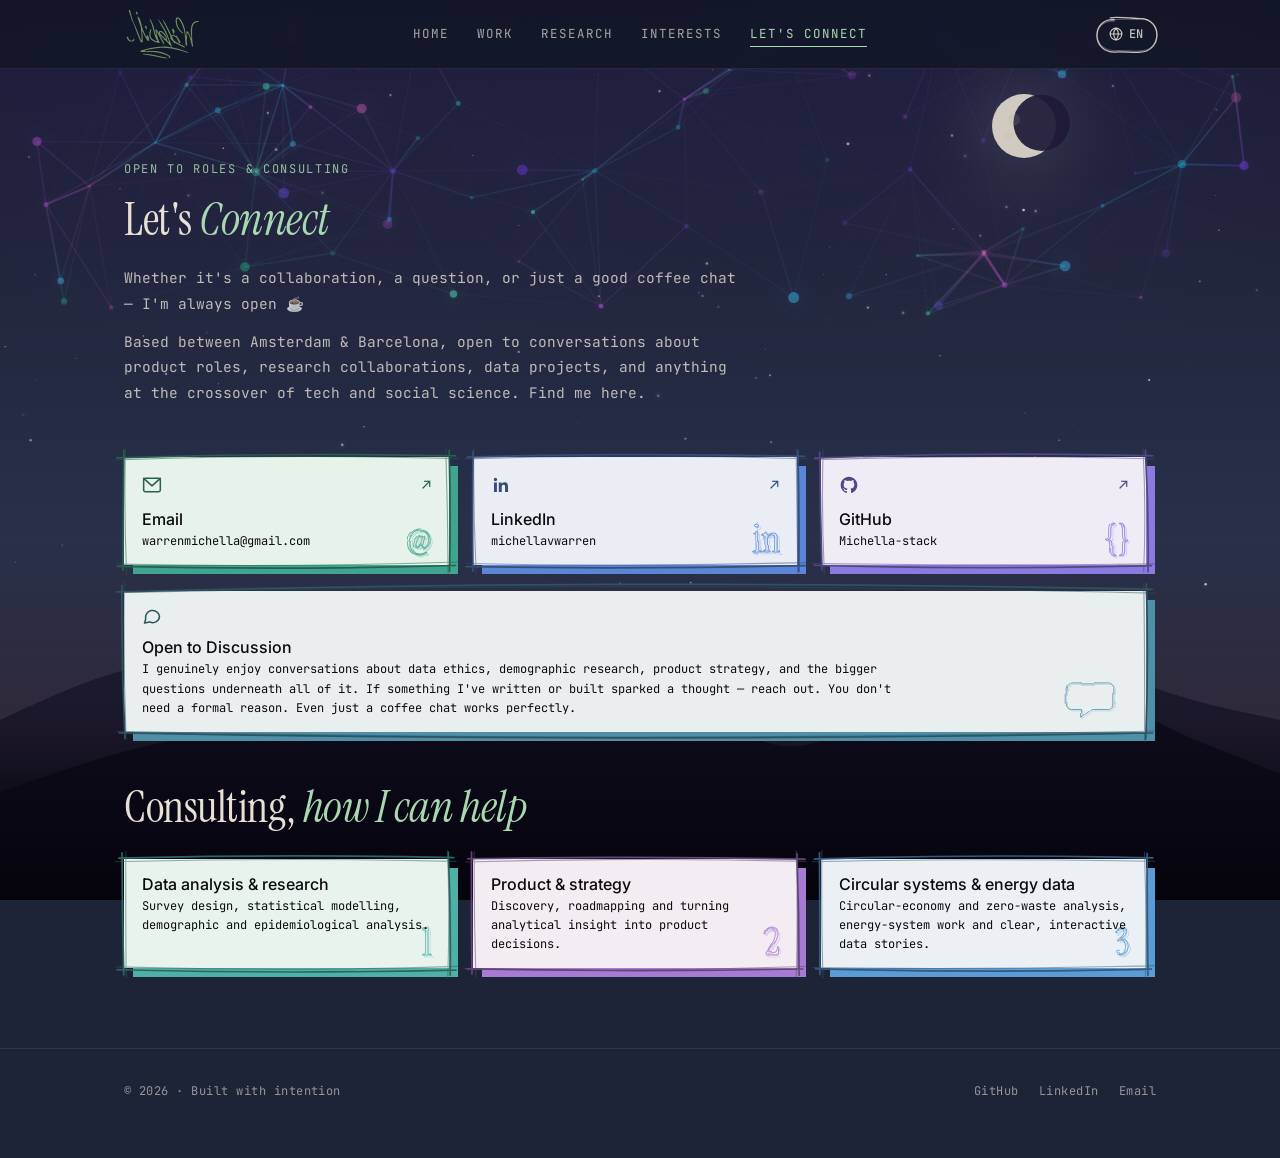
==== commit 97c714d8: "Redesign KPI strip with handwritten numerals; contact page icon and 1-3 numerals; health app details" ====
--- a/contact.html
+++ b/contact.html
@@ -47,9 +47,11 @@
 
     .tiles { display: grid; grid-template-columns: repeat(3, 1fr); gap: 26px 24px; padding: 4px 10px 32px 0; }
     .tile { display: flex; flex-direction: column; gap: 3px; padding: 15px 18px 14px; min-height: 96px; text-decoration: none; transition: transform .3s cubic-bezier(.2,.7,.2,1), box-shadow .3s cubic-bezier(.2,.7,.2,1); }
-    .tile .num { position: absolute; right: 12px; bottom: 6px; width: 104px; height: 60px; overflow: visible; pointer-events: none; }
-    .tile .num text { font-family: var(--font-display); font-size: 70px; fill: none; stroke: var(--c); stroke-width: 1.4; stroke-linejoin: round; filter: url(#rough); opacity: .8; }
+    .tile .num { position: absolute; right: 14px; bottom: 8px; width: 84px; height: 50px; overflow: visible; pointer-events: none; }
+    .tile .num text { font-family: var(--font-display); font-size: 56px; fill: none; stroke: var(--c); stroke-width: 1.4; stroke-linejoin: round; filter: url(#rough); opacity: .8; }
     .tile .num .t2 { stroke-width: .9; opacity: .4; }
+    .tile .num.bubble path { fill: none; stroke: var(--c); stroke-width: 1.4; stroke-linejoin: round; filter: url(#rough); opacity: .8; }
+    .tile .num.bubble .t2 { stroke-width: .9; opacity: .4; }
     .tile h3 { font-family: var(--font-sans); font-weight: 500; font-size: 1rem; line-height: 1.25; position: relative; }
     .tile p { margin: 0; font-size: 12px; line-height: 1.6; color: #0B0B0B; position: relative; }
     .tile .top { display: flex; align-items: center; justify-content: space-between; margin-bottom: 8px; color: var(--edge); position: relative; }
@@ -99,7 +101,7 @@
       <span class="eyebrow">Open to roles &amp; consulting</span>
       <h1><span data-i18n="connect_h1a">Let's </span><em data-i18n="connect_h1b">Connect</em></h1>
       <p class="lead" data-i18n="connect_p1">Whether it's a collaboration, a question, or just a good coffee chat — I'm always open ☕</p>
-      <p class="lead" style="margin-top:.8rem" data-i18n="connect_p2">I'm currently in between Amsterdam &amp; Barcelona, open to conversations about product roles, research collaborations, data projects, and anything at the crossover of tech and social science. Find me here.</p>
+      <p class="lead" style="margin-top:.8rem" data-i18n="connect_p2">Based between Amsterdam &amp; Barcelona, open to conversations about product roles, research collaborations, data projects, and anything at the crossover of tech and social science. Find me here.</p>
     </header>
     <section class="tiles">
       <a class="tile link" href="mailto:warrenmichella@gmail.com" style="--c:#3FA58C">
@@ -121,26 +123,27 @@
         <p>Michella-stack</p>
       </a>
       <article class="tile span3" style="--c:#4F8FA8">
-        <svg class="num" viewBox="0 0 120 70" aria-hidden="true"><text x="116" y="64" text-anchor="end">01</text><text class="t2" x="118" y="66" text-anchor="end">01</text></svg>
+        <svg class="num bubble" viewBox="0 0 120 70" aria-hidden="true"><path d="M34 12h52a8 8 0 0 1 8 8v22a8 8 0 0 1-8 8H62l-14 11V50H34a8 8 0 0 1-8-8V20a8 8 0 0 1 8-8z"/><path class="t2" d="M36 14h52a8 8 0 0 1 8 8v22a8 8 0 0 1-8 8H64l-14 11V52H36a8 8 0 0 1-8-8V22a8 8 0 0 1 8-8z"/></svg>
+        <div class="top"><span class="ico"><svg width="20" height="20" viewBox="0 0 24 24" fill="none" stroke="currentColor" stroke-width="1.8" stroke-linecap="round" stroke-linejoin="round"><path d="M21 12a8 8 0 0 1-11.6 7.1L3 20.5l1.4-4.9A8 8 0 1 1 21 12z"/></svg></span></div>
         <h3 data-i18n="open_title">Open to Discussion</h3>
         <p data-i18n="open_text">I genuinely enjoy conversations about data ethics, demographic research, product strategy, and the bigger questions underneath all of it. If something I've written or built sparked a thought — reach out. You don't need a formal reason. Even just a coffee chat works perfectly.</p>
       </article>
     </section>
     <section class="block">
-      <div class="section-head"><h2>Consulting, <em>what I can help with</em></h2></div>
+      <div class="section-head"><h2>Consulting, <em>how I can help</em></h2></div>
       <div class="tiles">
       <article class="tile " style="--c:#4FB0A8">
-        <svg class="num" viewBox="0 0 120 70" aria-hidden="true"><text x="116" y="64" text-anchor="end">02</text><text class="t2" x="118" y="66" text-anchor="end">02</text></svg>
+        <svg class="num" viewBox="0 0 120 70" aria-hidden="true"><text x="116" y="64" text-anchor="end">1</text><text class="t2" x="118" y="66" text-anchor="end">1</text></svg>
         <h3>Data analysis & research</h3>
         <p>Survey design, statistical modelling, demographic and epidemiological analysis.</p>
       </article>
       <article class="tile " style="--c:#A67BD1">
-        <svg class="num" viewBox="0 0 120 70" aria-hidden="true"><text x="116" y="64" text-anchor="end">03</text><text class="t2" x="118" y="66" text-anchor="end">03</text></svg>
+        <svg class="num" viewBox="0 0 120 70" aria-hidden="true"><text x="116" y="64" text-anchor="end">2</text><text class="t2" x="118" y="66" text-anchor="end">2</text></svg>
         <h3>Product & strategy</h3>
         <p>Discovery, roadmapping and turning analytical insight into product decisions.</p>
       </article>
       <article class="tile " style="--c:#5B9BD6">
-        <svg class="num" viewBox="0 0 120 70" aria-hidden="true"><text x="116" y="64" text-anchor="end">04</text><text class="t2" x="118" y="66" text-anchor="end">04</text></svg>
+        <svg class="num" viewBox="0 0 120 70" aria-hidden="true"><text x="116" y="64" text-anchor="end">3</text><text class="t2" x="118" y="66" text-anchor="end">3</text></svg>
         <h3>Circular systems & energy data</h3>
         <p>Circular-economy and zero-waste analysis, energy-system work and clear, interactive data stories.</p>
       </article>
--- a/style.css
+++ b/style.css
@@ -129,6 +129,12 @@
 .metric { padding: 28px 24px; border-inline-end: 1px solid var(--line); }
 .metric:last-child { border-inline-end: 0; }
 .metric .num { font-family: var(--font-display); font-size: 2.8rem; line-height: 1; }
+.metric .num.hand { display: block; height: 76px; width: auto; max-width: 100%; overflow: visible; }
+.metric .num.hand text { font-family: var(--font-display); font-size: 52px; fill: none; stroke: var(--ink, #0B0B0B); stroke-width: 1.3; stroke-linejoin: round; filter: url(#rough); }
+.metric .num.hand .t2 { stroke-width: .8; opacity: .4; }
+.mini-stats { display: flex; flex-wrap: wrap; gap: 10px 28px; margin: 14px 0 4px; padding: 12px 0; border-block: 1px solid var(--line); }
+.mini-stats span { font-size: 12px; letter-spacing: .03em; color: var(--muted); }
+.mini-stats b { display: block; font-family: var(--font-display); font-weight: 400; font-size: 1.9rem; line-height: 1.1; color: var(--ink, #0B0B0B); letter-spacing: 0; }
 .metric .lbl { font-size: 12px; letter-spacing: .04em; color: var(--muted); margin-top: 8px; }
 
 /* ─── Sections ───────────────────────────────────────── */
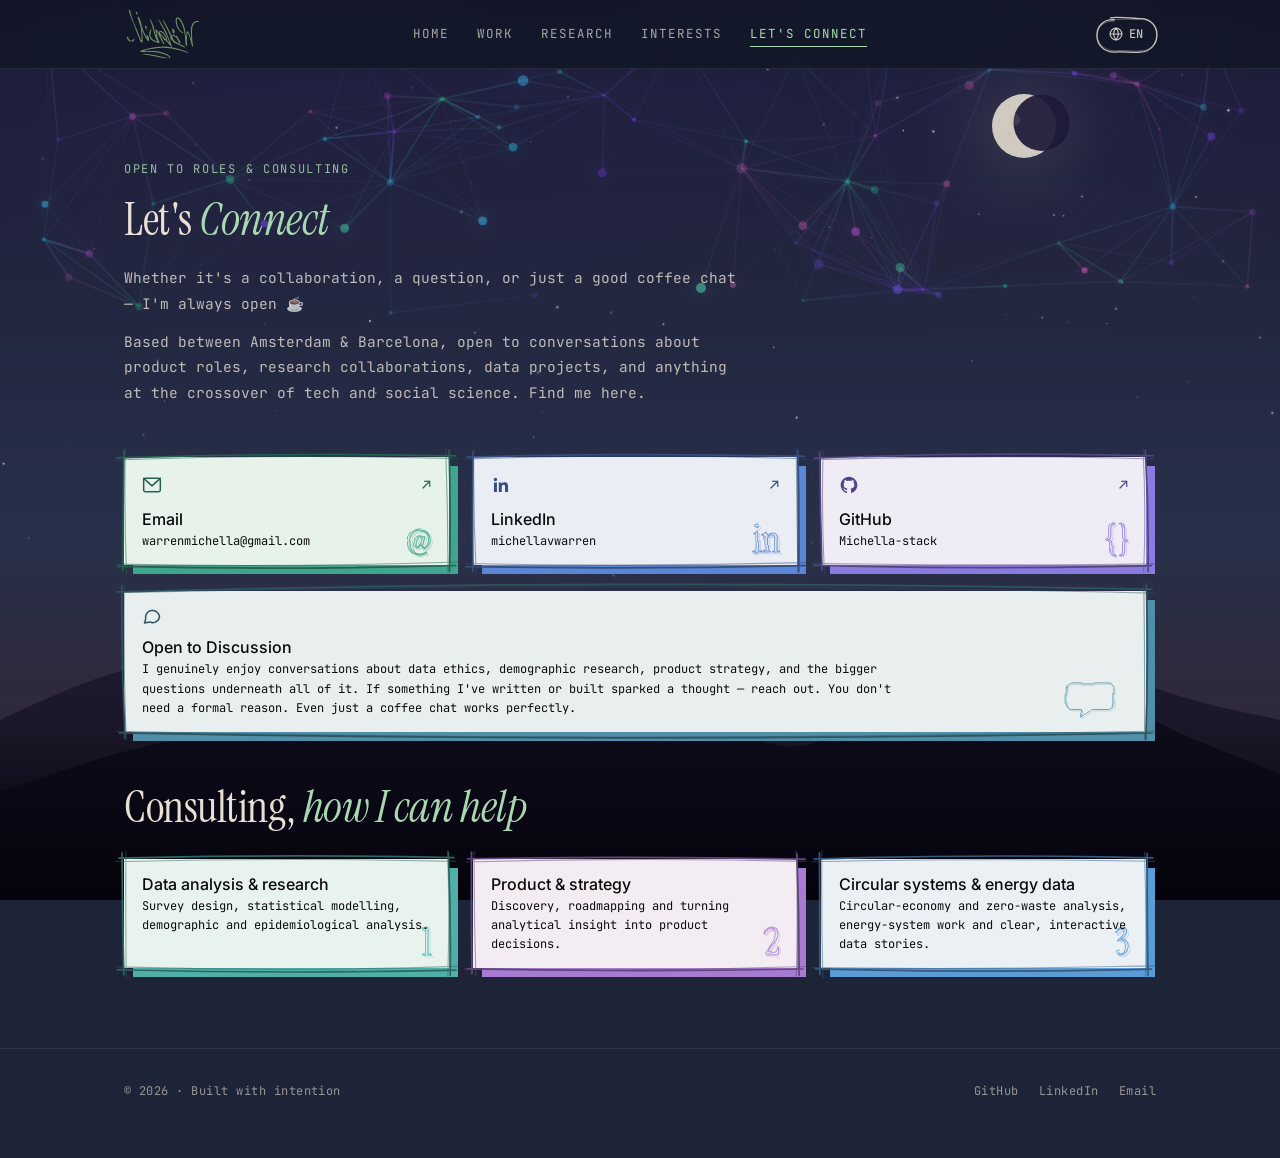
==== commit af1eb29a: "KPI strip: handwritten numerals, translations, cache-bust stylesheet" ====
--- a/contact.html
+++ b/contact.html
@@ -8,7 +8,7 @@
   <meta name="robots" content="noimageindex"/>
   <link rel="preconnect" href="https://fonts.googleapis.com"/>
   <link href="https://fonts.googleapis.com/css2?family=Inter:wght@300;400;500;600&family=Instrument+Serif:ital@0;1&family=JetBrains+Mono:wght@400;500&display=swap" rel="stylesheet"/>
-  <link rel="stylesheet" href="style.css"/>
+  <link rel="stylesheet" href="style.css?v=4"/>
   <style>
 
     /* ── Connect: dark evening sky ── */
--- a/style.css
+++ b/style.css
@@ -129,8 +129,10 @@
 .metric { padding: 28px 24px; border-inline-end: 1px solid var(--line); }
 .metric:last-child { border-inline-end: 0; }
 .metric .num { font-family: var(--font-display); font-size: 2.8rem; line-height: 1; }
-.metric .num.hand { display: block; height: 76px; width: auto; max-width: 100%; overflow: visible; }
+.metric .num.hand { display: block; height: 48px; width: auto; max-width: 100%; overflow: visible; }
 .metric .num.hand text { font-family: var(--font-display); font-size: 52px; fill: none; stroke: var(--ink, #0B0B0B); stroke-width: 1.3; stroke-linejoin: round; filter: url(#rough); }
+.metric .num.hand text { direction: ltr; unicode-bidi: bidi-override; }
+html[dir="rtl"] .metric .num.hand { margin-inline-start: 0; margin-inline-end: auto; margin-left: auto; margin-right: 0; }
 .metric .num.hand .t2 { stroke-width: .8; opacity: .4; }
 .mini-stats { display: flex; flex-wrap: wrap; gap: 10px 28px; margin: 14px 0 4px; padding: 12px 0; border-block: 1px solid var(--line); }
 .mini-stats span { font-size: 12px; letter-spacing: .03em; color: var(--muted); }
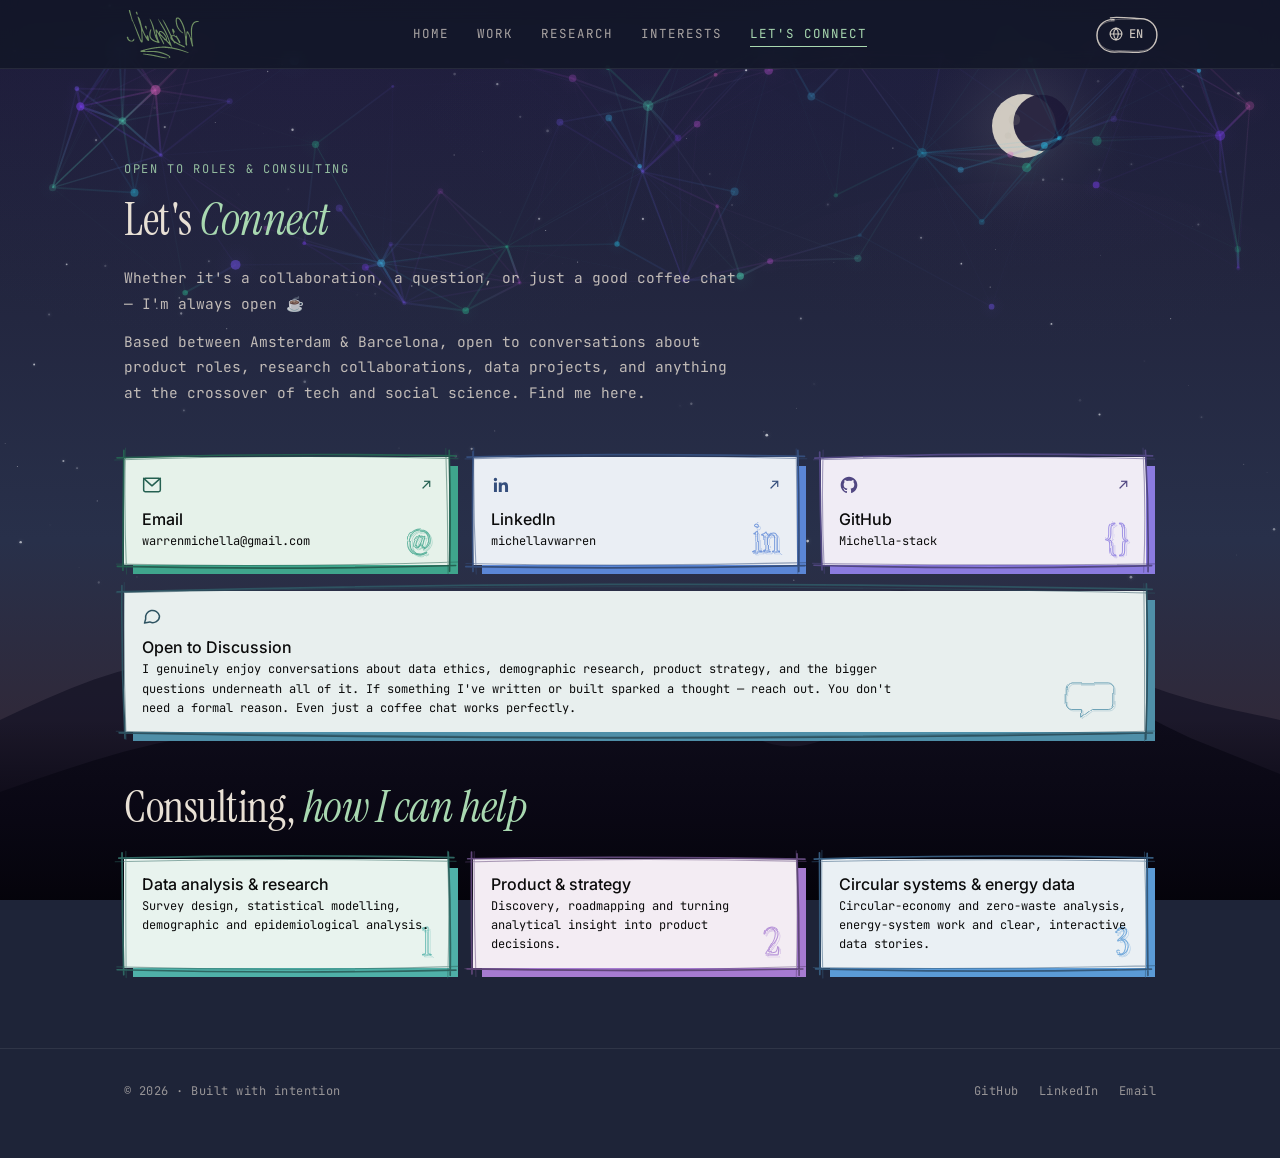
==== commit 60a686dc: "Add favicon, interests intro margin, KPI strip, translations" ====
--- a/contact.html
+++ b/contact.html
@@ -8,6 +8,10 @@
   <meta name="robots" content="noimageindex"/>
   <link rel="preconnect" href="https://fonts.googleapis.com"/>
   <link href="https://fonts.googleapis.com/css2?family=Inter:wght@300;400;500;600&family=Instrument+Serif:ital@0;1&family=JetBrains+Mono:wght@400;500&display=swap" rel="stylesheet"/>
+  <link rel="icon" href="favicon.ico" sizes="any"/>
+  <link rel="icon" type="image/png" sizes="32x32" href="assets/favicon-32.png"/>
+  <link rel="icon" type="image/png" sizes="16x16" href="assets/favicon-16.png"/>
+  <link rel="apple-touch-icon" href="assets/apple-touch-icon.png"/>
   <link rel="stylesheet" href="style.css?v=4"/>
   <style>
 
